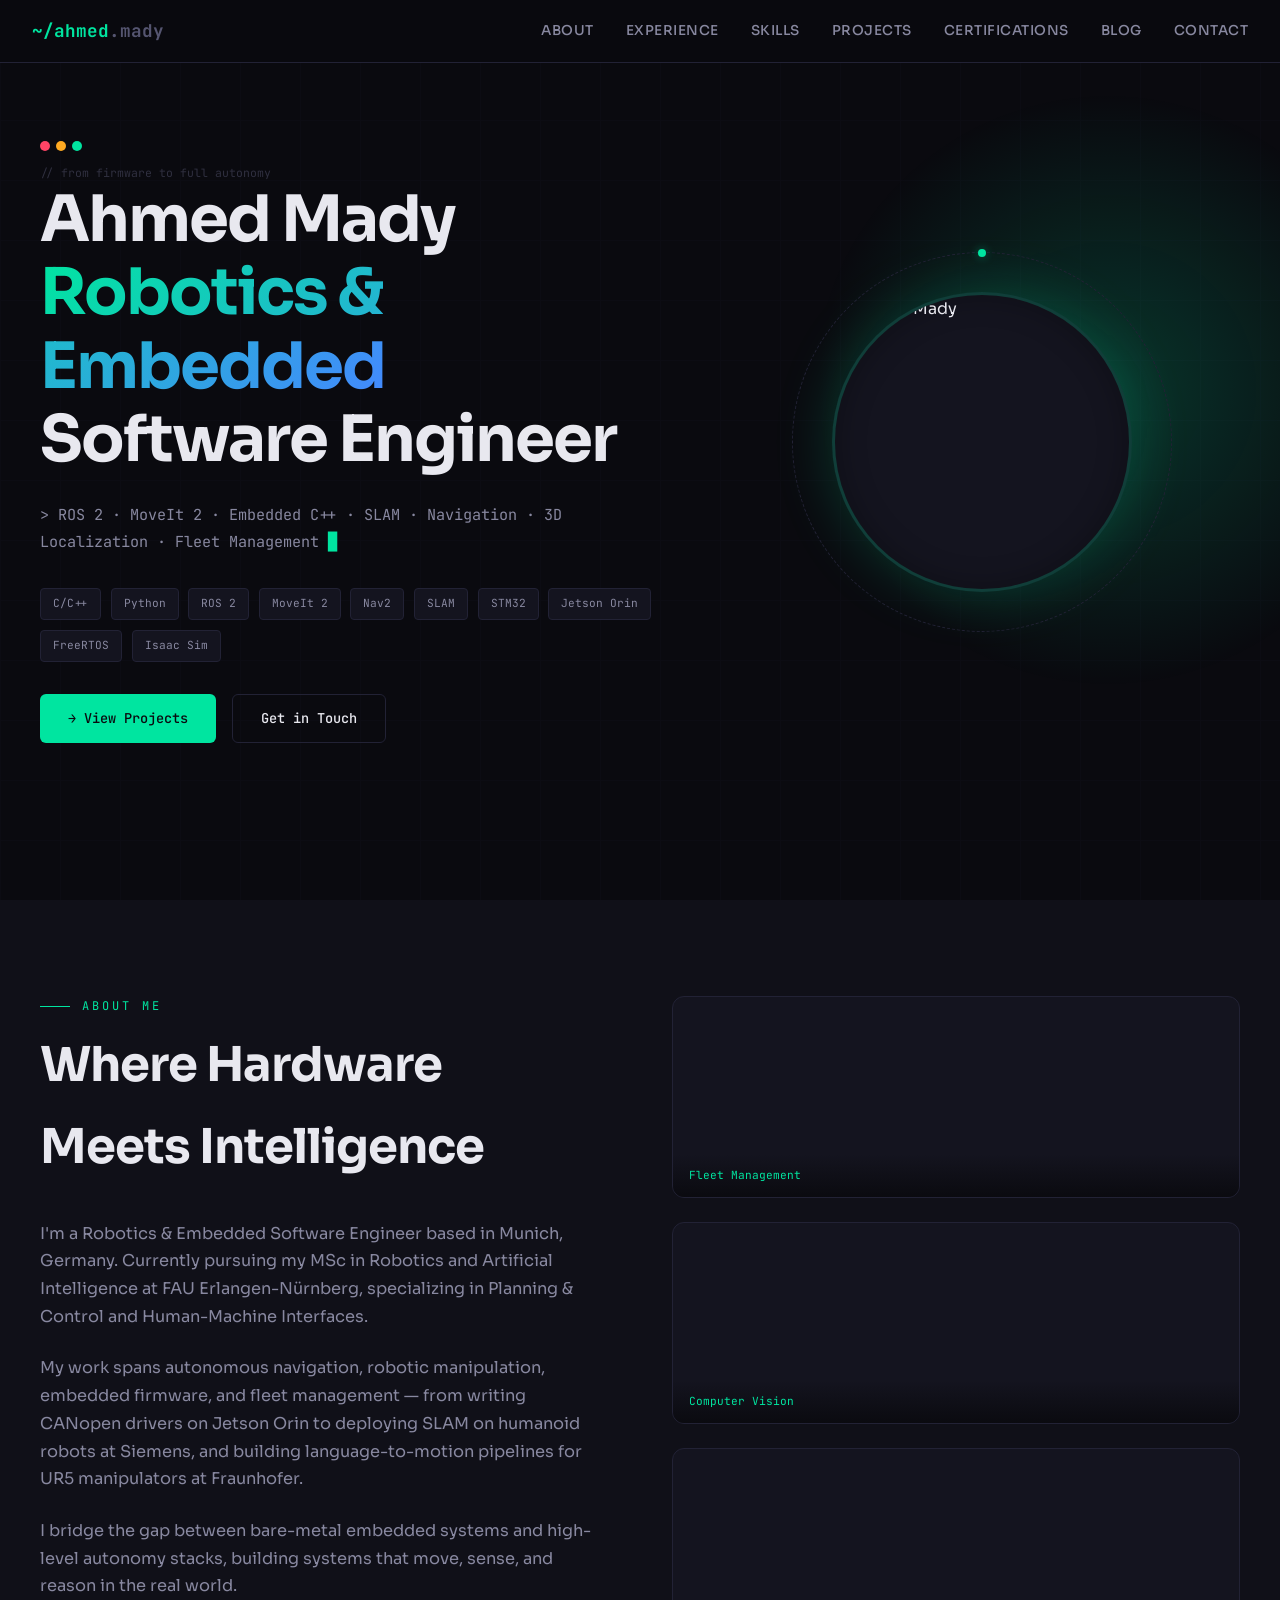
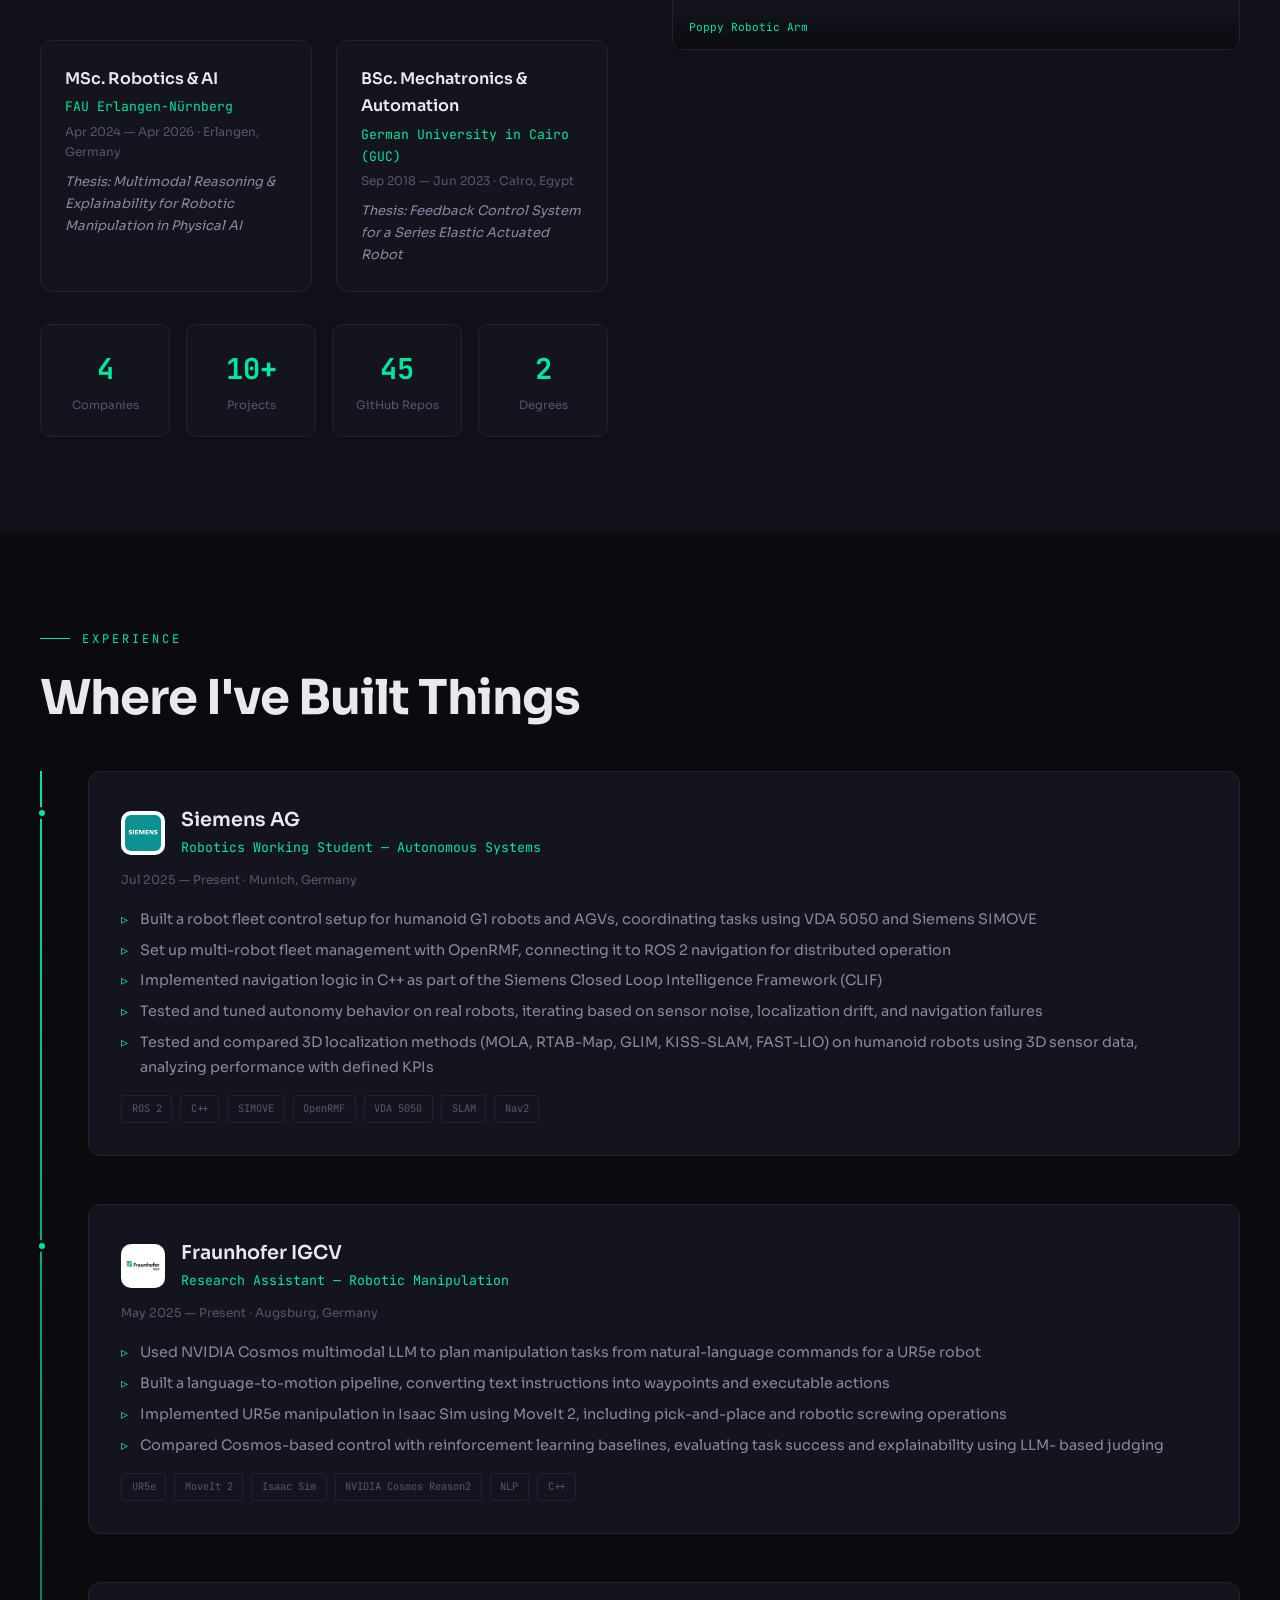
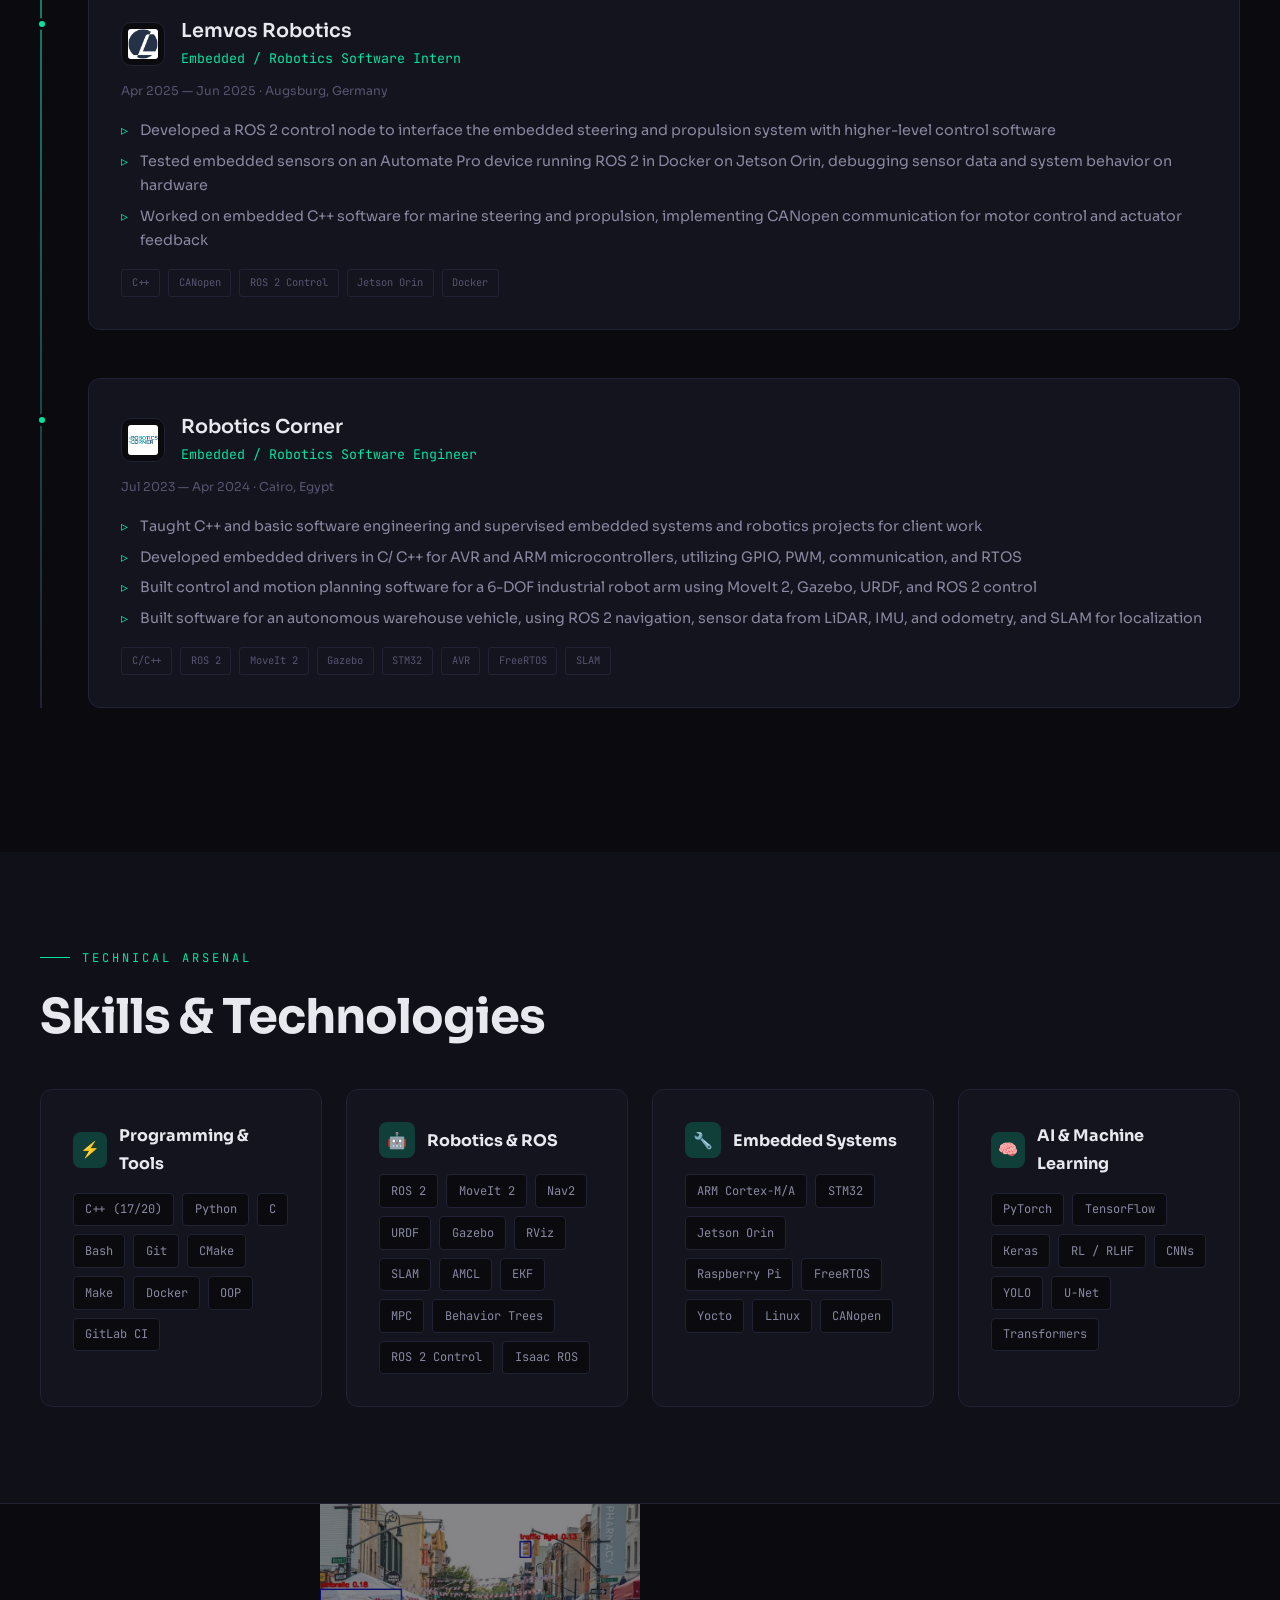
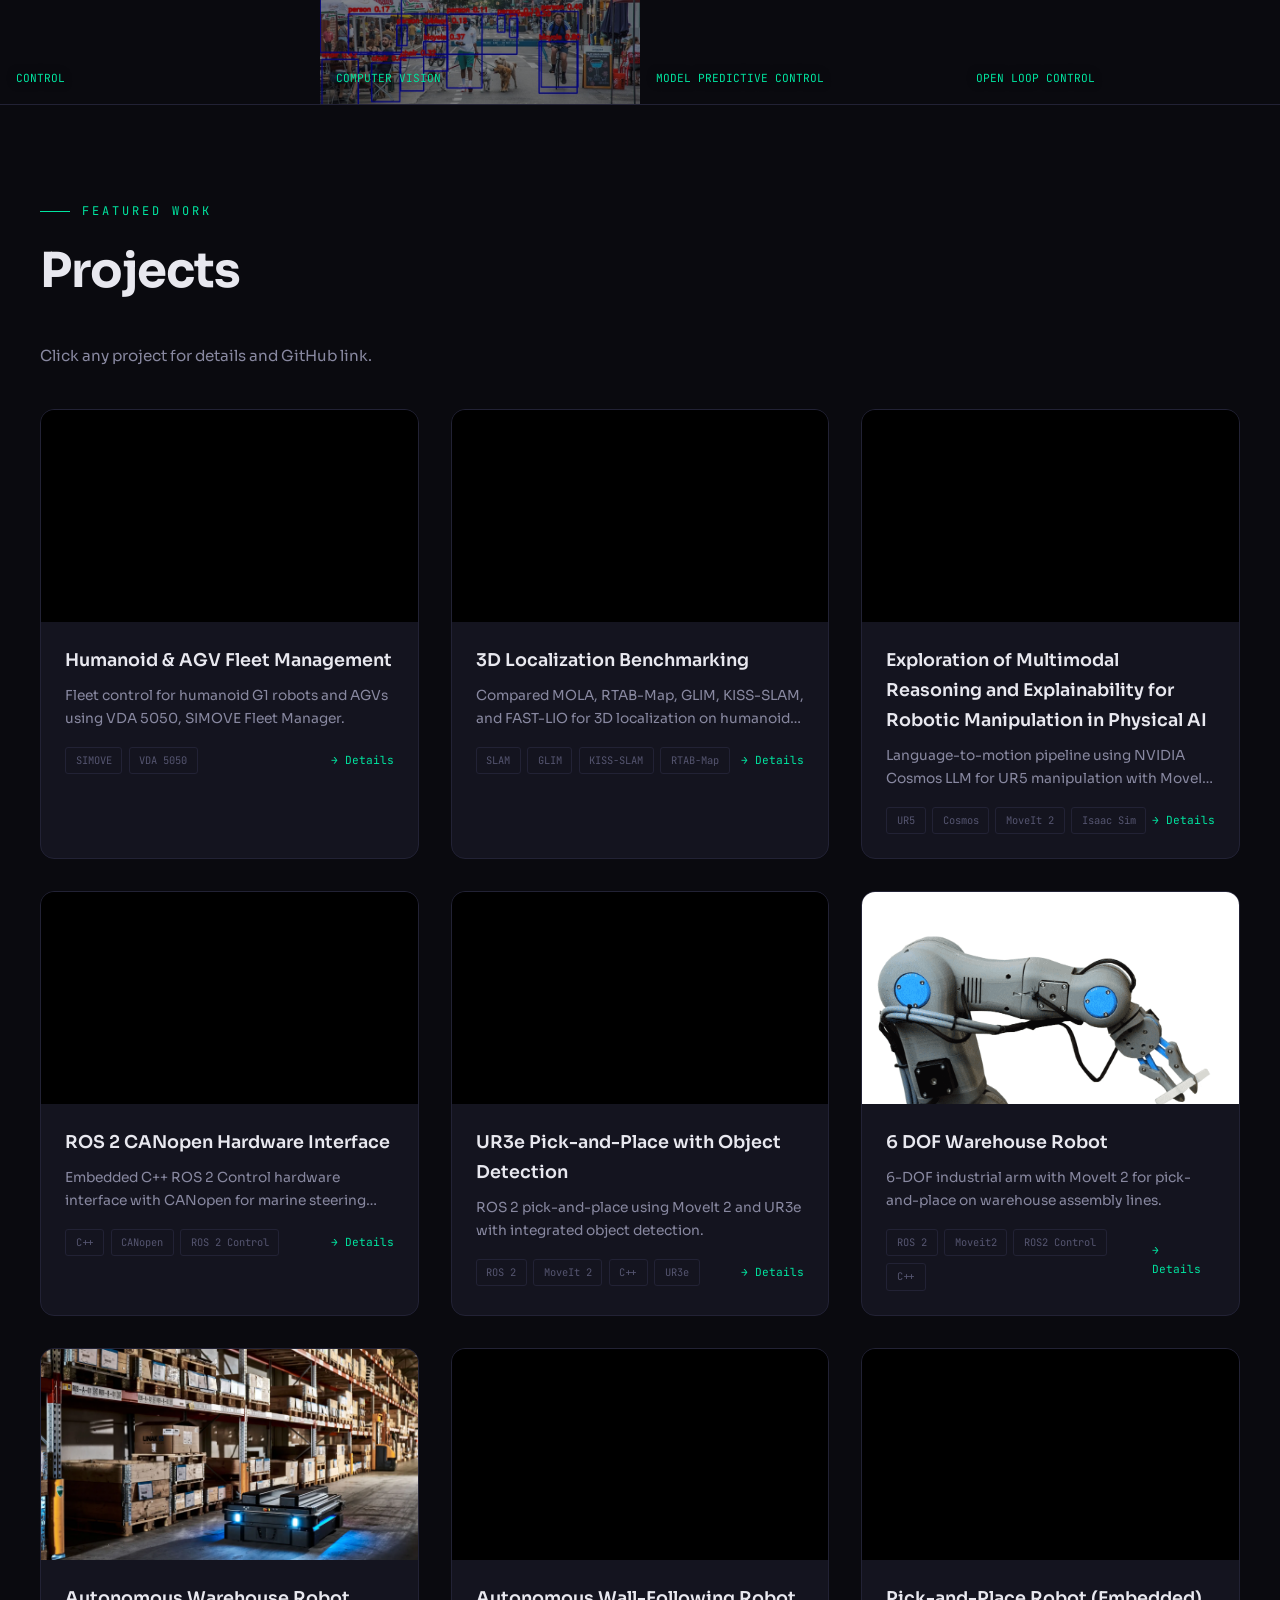
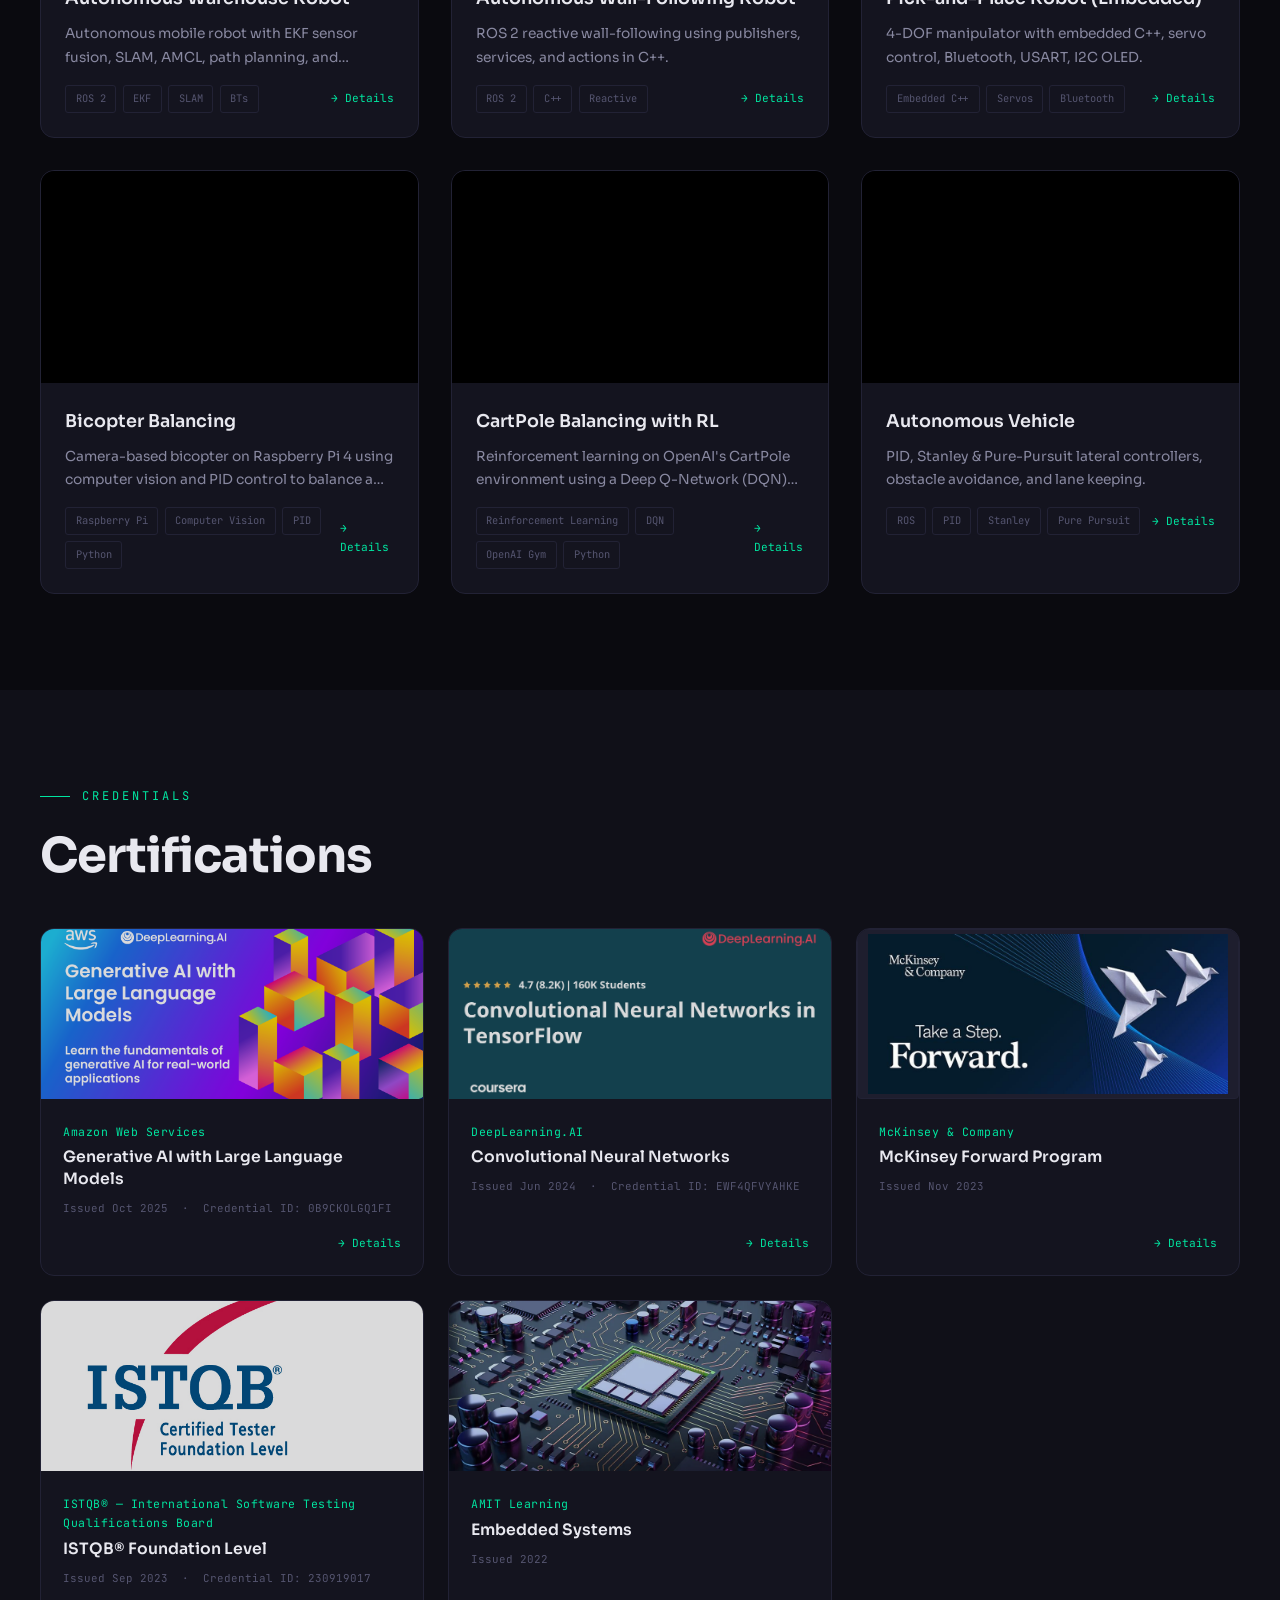
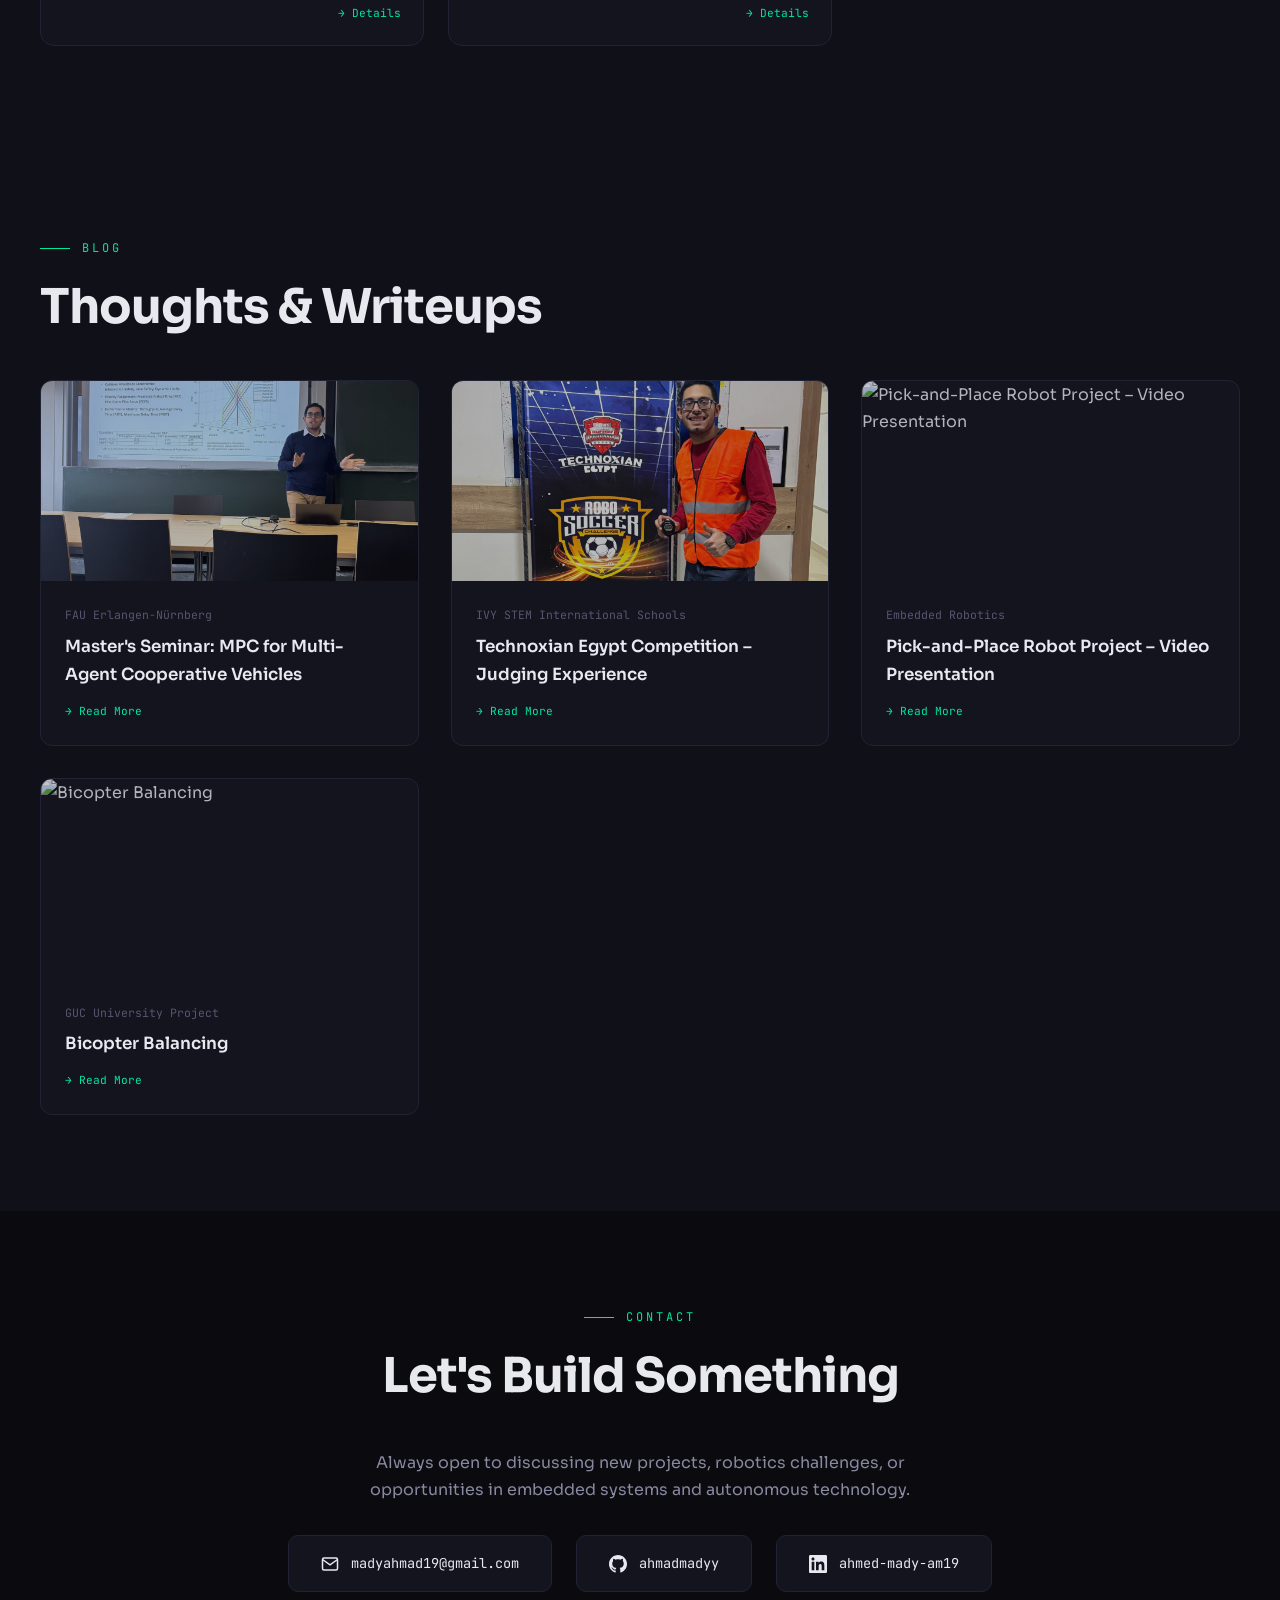
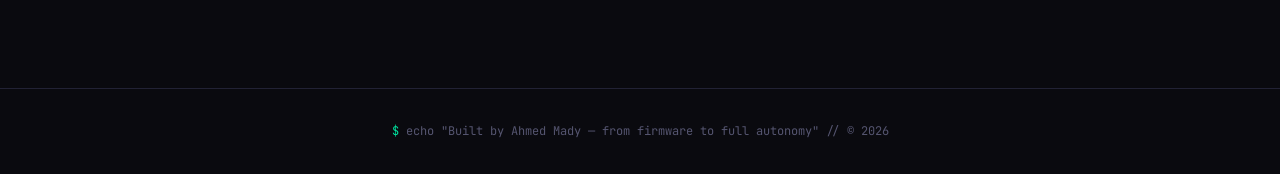
==== index.html @ 6465b293 "New files" ====
<!DOCTYPE html>
<html lang="en">
<head>
  <meta charset="UTF-8">
  <meta name="viewport" content="width=device-width, initial-scale=1.0">
  <title>Ahmed Mady — Robotics & Embedded Software Engineer</title>
  <link
    href="https://fonts.googleapis.com/css2?family=JetBrains+Mono:wght@300;400;500;700&family=Sora:wght@300;400;500;600;700&display=swap"
    rel="stylesheet">
  <link rel="stylesheet" href="css/styles.css">
  <link rel="stylesheet" href="css/mobile.css">
</head>
<body>
  <div class="grid-bg"></div>
  <div class="particles" id="particles"></div>
  <nav>
    <div class="nav-logo">~/ahmed<span>.mady</span></div>
    <div class="nav-links" id="navLinks">
      <a href="#about">About</a>
      <a href="#experience">Experience</a>
      <a href="#skills">Skills</a>
      <a href="#projects">Projects</a>
      <a href="#certifications">Certifications</a>
      <a href="#blog">Blog</a>
      <a href="#contact">Contact</a>
    </div>
    <button class="hamburger" onclick="document.getElementById('navLinks').classList.toggle('open')">
      <span></span>
      <span></span>
      <span></span>
    </button>
  </nav>

  <!-- ── Hero ── -->
  <section id="hero">
    <div class="hero-glow"></div>
    <div class="container">
      <div class="hero-content">
        <div class="hero-text">
          <div class="td">
            <span></span>
            <span></span>
            <span></span>
          </div>
          <div class="cc">// from firmware to full autonomy</div>
          <h1>
            Ahmed Mady<br>
            <span class="hl">Robotics & Embedded</span><br>
            Software Engineer
          </h1>
          <div class="tagline">
            &gt; ROS 2 &middot; MoveIt 2 &middot; Embedded C++ &middot; SLAM &middot; Navigation
            &middot; 3D Localization &middot; Fleet Management
            <span class="blink">&#x2588;</span>
          </div>
          <div class="badges">
            <span class="badge">C/C++</span>
            <span class="badge">Python</span>
            <span class="badge">ROS 2</span>
            <span class="badge">MoveIt 2</span>
            <span class="badge">Nav2</span>
            <span class="badge">SLAM</span>
            <span class="badge">STM32</span>
            <span class="badge">Jetson Orin</span>
            <span class="badge">FreeRTOS</span>
            <span class="badge">Isaac Sim</span>
          </div>
          <div class="hero-cta">
            <a href="#projects" class="btn btn-p">&rarr; View Projects</a>
            <a href="#contact" class="btn btn-o">Get in Touch</a>
          </div>
        </div>
        <div class="hero-visual">
          <div class="hero-orbit">
            <div class="orbit-dot"></div>
          </div>
          <div class="hero-avatar">
            <img src="https://avatars.githubusercontent.com/u/98853949?v=4" alt="Ahmed Mady">
          </div>
        </div>
      </div>
    </div>
  </section>

  <!-- ── About ── -->
  <section id="about">
    <div class="container">
      <div class="about-grid">
        <div class="about-text reveal">
          <div class="sl">About Me</div>
          <h2 class="st">Where Hardware<br>Meets Intelligence</h2>
          <p>
            I'm a Robotics & Embedded Software Engineer based in Munich, Germany.
            Currently pursuing my MSc in Robotics and Artificial Intelligence at
            FAU Erlangen-N&uuml;rnberg, specializing in Planning & Control and
            Human-Machine Interfaces.
          </p>
          <p>
            My work spans autonomous navigation, robotic manipulation, embedded
            firmware, and fleet management &mdash; from writing CANopen drivers
            on Jetson Orin to deploying SLAM on humanoid robots at Siemens, and
            building language-to-motion pipelines for UR5 manipulators at
            Fraunhofer.
          </p>
          <p>
            I bridge the gap between bare-metal embedded systems and high-level
            autonomy stacks, building systems that move, sense, and reason in the
            real world.
          </p>
          <div class="edu-grid">
            <div class="edu-card">
              <div class="deg">MSc. Robotics & AI</div>
              <div class="sch">FAU Erlangen-N&uuml;rnberg</div>
              <div class="per">Apr 2024 &mdash; Apr 2026 &middot; Erlangen, Germany</div>
              <div class="th">
                Thesis: Multimodal Reasoning & Explainability for Robotic
                Manipulation in Physical AI
              </div>
            </div>
            <div class="edu-card">
              <div class="deg">BSc. Mechatronics & Automation</div>
              <div class="sch">German University in Cairo (GUC)</div>
              <div class="per">Sep 2018 &mdash; Jun 2023 &middot; Cairo, Egypt</div>
              <div class="th">
                Thesis: Feedback Control System for a Series Elastic Actuated
                Robot
              </div>
            </div>
          </div>
          <div class="stats-grid">
            <div class="stat">
              <div class="num">4</div>
              <div class="lbl">Companies</div>
            </div>
            <div class="stat">
              <div class="num">10+</div>
              <div class="lbl">Projects</div>
            </div>
            <div class="stat">
              <div class="num">45</div>
              <div class="lbl">GitHub Repos</div>
            </div>
            <div class="stat">
              <div class="num">2</div>
              <div class="lbl">Degrees</div>
            </div>
          </div>
        </div>
        <div class="about-vis reveal">
          <div class="gif-card">
            <video src="videos/fleet.mp4" muted loop autoplay playsinline></video>
            <div class="gl">Fleet Management</div>
          </div>
          <div class="gif-card">
            <video src="videos/bicopter.mp4" muted loop autoplay playsinline></video>
            <div class="gl">Computer Vision</div>
          </div>
          <div class="gif-card">
            <video src="videos/poppy.mp4" muted loop autoplay playsinline></video>
            <div class="gl">Poppy Robotic Arm</div>
          </div>
        </div>
      </div>
    </div>
  </section>

  <!-- ── Experience ── -->
  <section id="experience">
    <div class="container">
      <div class="sl reveal">Experience</div>
      <h2 class="st reveal">Where I've Built Things</h2>
      <div class="timeline">

        <div class="ti reveal">
          <div class="ch">
            <img
              src="logos/ChatGPT Image Feb 13, 2026, 10_49_43 PM.png"
              alt="Siemens"
              class="cl-logo">
            <div>
              <div class="co">Siemens AG</div>
              <div class="role">Robotics Working Student &mdash; Autonomous Systems</div>
            </div>
          </div>
          <div class="per">Jul 2025 &mdash; Present &middot; Munich, Germany</div>
          <ul class="desc">
            <li>Built a robot fleet control setup for humanoid G1 robots and AGVs, coordinating tasks using VDA 5050 and Siemens SIMOVE</li>
            <li>Set up multi-robot fleet management with OpenRMF, connecting it to ROS 2 navigation for distributed operation</li>
            <li>Implemented navigation logic in C++ as part of the Siemens Closed Loop Intelligence Framework (CLIF)</li>
            <li>Tested and tuned autonomy behavior on real robots, iterating based on sensor noise, localization drift, and navigation failures</li>
            <li>Tested and compared 3D localization methods (MOLA, RTAB-Map, GLIM, KISS-SLAM, FAST-LIO) on humanoid robots using 3D
                sensor data, analyzing performance with defined KPIs</li>
          </ul>
          <div class="tt">
            <span class="tag">ROS 2</span>
            <span class="tag">C++</span>
            <span class="tag">SIMOVE</span>
            <span class="tag">OpenRMF</span>
            <span class="tag">VDA 5050</span>
            <span class="tag">SLAM</span>
            <span class="tag">Nav2</span>
          </div>
        </div>

        <div class="ti reveal">
          <div class="ch">
            <img
              src="logos/1631374383153.jpeg"
              alt="Fraunhofer"
              class="cl-logo">
            <div>
              <div class="co">Fraunhofer IGCV</div>
              <div class="role">Research Assistant &mdash; Robotic Manipulation</div>
            </div>
          </div>
          <div class="per">May 2025 &mdash; Present &middot; Augsburg, Germany</div>
          <ul class="desc">
            <li>Used NVIDIA Cosmos multimodal LLM to plan manipulation tasks from natural-language commands for a UR5e robot</li>
            <li>Built a language-to-motion pipeline, converting text instructions into waypoints and executable actions</li>
            <li>Implemented UR5e manipulation in Isaac Sim using MoveIt 2, including pick-and-place and robotic screwing operations</li>
            <li>Compared Cosmos-based control with reinforcement learning baselines, evaluating task success and explainability using LLM-
                based judging</li>
          </ul>
          <div class="tt">
            <span class="tag">UR5e</span>
            <span class="tag">MoveIt 2</span>
            <span class="tag">Isaac Sim</span>
            <span class="tag">NVIDIA Cosmos Reason2</span>
            <span class="tag">NLP</span>
            <span class="tag">C++</span>
          </div>
        </div>

        <div class="ti reveal">
          <div class="ch">
            <img src="logos/lemvos_logo.jpeg" alt="Lemvos Robotics" class="cl-logo dk">
            <div>
              <div class="co">Lemvos Robotics</div>
              <div class="role">Embedded / Robotics Software Intern</div>
            </div>
          </div>
          <div class="per">Apr 2025 &mdash; Jun 2025 &middot; Augsburg, Germany</div>
          <ul class="desc">
            <li>Developed a ROS 2 control node to interface the embedded steering and propulsion system with higher-level control software</li>
            <li>Tested embedded sensors on an Automate Pro device running ROS 2 in Docker on Jetson Orin, debugging sensor data and
                system behavior on hardware</li>
            <li>Worked on embedded C++ software for marine steering and propulsion, implementing CANopen communication for motor control
                    and actuator feedback</li>
          </ul>
          <div class="tt">
            <span class="tag">C++</span>
            <span class="tag">CANopen</span>
            <span class="tag">ROS 2 Control</span>
            <span class="tag">Jetson Orin</span>
            <span class="tag">Docker</span>
          </div>
        </div>

        <div class="ti reveal">
          <div class="ch">
            <img src="logos/robotics_corner_logo.jpeg" alt="Robotics Corner" class="cl-logo dk">
            <div>
              <div class="co">Robotics Corner</div>
              <div class="role">Embedded / Robotics Software Engineer</div>
            </div>
          </div>
          <div class="per">Jul 2023 &mdash; Apr 2024 &middot; Cairo, Egypt</div>
          <ul class="desc">
            <li>Taught C++ and basic software engineering and supervised embedded systems and robotics projects for client work</li>
            <li>Developed embedded drivers in C/ C++ for AVR and ARM microcontrollers, utilizing GPIO, PWM, communication, and RTOS</li>
            <li>Built control and motion planning software for a 6-DOF industrial robot arm using MoveIt 2, Gazebo, URDF, and ROS 2 control</li>
            <li>Built software for an autonomous warehouse vehicle, using ROS 2 navigation, sensor data from LiDAR, IMU, and odometry, and
                SLAM for localization</li>
          </ul>
          <div class="tt">
            <span class="tag">C/C++</span>
            <span class="tag">ROS 2</span>
            <span class="tag">MoveIt 2</span>
            <span class="tag">Gazebo</span>
            <span class="tag">STM32</span>
            <span class="tag">AVR</span>
            <span class="tag">FreeRTOS</span>
            <span class="tag">SLAM</span>
          </div>
        </div>

      </div>
    </div>
  </section>

  <!-- ── Skills ── -->
  <section id="skills">
    <div class="container">
      <div class="sl reveal">Technical Arsenal</div>
      <h2 class="st reveal">Skills & Technologies</h2>
      <div class="skills-grid">
        <div class="sk reveal">
          <h3><span class="ic">&#9889;</span> Programming & Tools</h3>
          <div class="skl">
            <span class="ski">C++ (17/20)</span>
            <span class="ski">Python</span>
            <span class="ski">C</span>
            <span class="ski">Bash</span>
            <span class="ski">Git</span>
            <span class="ski">CMake</span>
            <span class="ski">Make</span>
            <span class="ski">Docker</span>
            <span class="ski">OOP</span>
            <span class="ski">GitLab CI</span>
          </div>
        </div>
        <div class="sk reveal">
          <h3><span class="ic">&#129302;</span> Robotics & ROS</h3>
          <div class="skl">
            <span class="ski">ROS 2</span>
            <span class="ski">MoveIt 2</span>
            <span class="ski">Nav2</span>
            <span class="ski">URDF</span>
            <span class="ski">Gazebo</span>
            <span class="ski">RViz</span>
            <span class="ski">SLAM</span>
            <span class="ski">AMCL</span>
            <span class="ski">EKF</span>
            <span class="ski">MPC</span>
            <span class="ski">Behavior Trees</span>
            <span class="ski">ROS 2 Control</span>
            <span class="ski">Isaac ROS</span>
          </div>
        </div>
        <div class="sk reveal">
          <h3><span class="ic">&#128295;</span> Embedded Systems</h3>
          <div class="skl">
            <span class="ski">ARM Cortex-M/A</span>
            <span class="ski">STM32</span>
            <span class="ski">Jetson Orin</span>
            <span class="ski">Raspberry Pi</span>
            <span class="ski">FreeRTOS</span>
            <span class="ski">Yocto</span>
            <span class="ski">Linux</span>
            <span class="ski">CANopen</span>
          </div>
        </div>
        <div class="sk reveal">
          <h3><span class="ic">&#129504;</span> AI & Machine Learning</h3>
          <div class="skl">
            <span class="ski">PyTorch</span>
            <span class="ski">TensorFlow</span>
            <span class="ski">Keras</span>
            <span class="ski">RL / RLHF</span>
            <span class="ski">CNNs</span>
            <span class="ski">YOLO</span>
            <span class="ski">U-Net</span>
            <span class="ski">Transformers</span>
          </div>
        </div>
      </div>
    </div>
  </section>

  <!-- ── Banner ── -->
  <div class="gbanner">
    <div class="gbi">
      <video src="videos/Robotics%20ARM%20LAB.mp4" muted loop autoplay playsinline></video>
      <div class="gbl">CONTROL</div>
    </div>
    <div class="gbi">
      <img src="pictures/yolo.jpg" alt="Computer Vision">
      <div class="gbl">COMPUTER VISION</div>
    </div>
    <div class="gbi">
      <video src="videos/Ball%20on%20plate%202.mp4" muted loop autoplay playsinline></video>
      <div class="gbl">MODEL PREDICTIVE CONTROL</div>
    </div>
    <div class="gbi">
      <video src="videos/robot%20dog.mp4" muted loop autoplay playsinline></video>
      <div class="gbl">OPEN LOOP CONTROL</div>
    </div>
  </div>

  <!-- ── Projects ── -->
  <section id="projects">
    <div class="container">
      <div class="sl reveal">Featured Work</div>
      <h2 class="st reveal">Projects</h2>
      <p class="reveal" style="color:var(--t2);margin-bottom:2.5rem;font-size:.95rem;">
        Click any project for details and GitHub link.
      </p>
      <div class="pg" id="pGrid"></div>
    </div>
  </section>

  <!-- ── Certifications ── -->
  <section id="certifications">
    <div class="container">
      <div class="sl reveal">Credentials</div>
      <h2 class="st reveal">Certifications</h2>
      <div class="cert-grid" id="certGrid"></div>
    </div>
  </section>

  <!-- ── Blog ── -->
  <section id="blog">
    <div class="container">
      <div class="sl reveal">Blog</div>
      <h2 class="st reveal">Thoughts & Writeups</h2>
      <div class="bg" id="bGrid"></div>
    </div>
  </section>

  <!-- ── Contact ── -->
  <section id="contact">
    <div class="container reveal">
      <div class="sl" style="justify-content:center">Contact</div>
      <h2 class="st">Let's Build Something</h2>
      <p style="color:var(--t2);max-width:600px;margin:0 auto 2rem;">
        Always open to discussing new projects, robotics challenges, or
        opportunities in embedded systems and autonomous technology.
      </p>
      <div class="clinks">
        <a href="https://gmail.com" class="clink" target="_blank">
          <svg width="18" height="18" viewBox="0 0 24 24" fill="none" stroke="currentColor" stroke-width="2">
            <path d="M4 4h16c1.1 0 2 .9 2 2v12c0 1.1-.9 2-2 2H4c-1.1 0-2-.9-2-2V6c0-1.1.9-2 2-2z"/>
            <polyline points="22,6 12,13 2,6"/>
          </svg>
          madyahmad19@gmail.com
        </a>
        <a href="https://github.com/ahmadmadyy" class="clink" target="_blank">
          <svg width="18" height="18" viewBox="0 0 24 24" fill="currentColor">
            <path d="M12 0c-6.626 0-12 5.373-12 12 0 5.302 3.438 9.8 8.207 11.387.599.111.793-.261.793-.577v-2.234c-3.338.726-4.033-1.416-4.033-1.416-.546-1.387-1.333-1.756-1.333-1.756-1.089-.745.083-.729.083-.729 1.205.084 1.839 1.237 1.839 1.237 1.07 1.834 2.807 1.304 3.492.997.107-.775.418-1.305.762-1.604-2.665-.305-5.467-1.334-5.467-5.931 0-1.311.469-2.381 1.236-3.221-.124-.303-.535-1.524.117-3.176 0 0 1.008-.322 3.301 1.23.957-.266 1.983-.399 3.003-.404 1.02.005 2.047.138 3.006.404 2.291-1.552 3.297-1.23 3.297-1.23.653 1.653.242 2.874.118 3.176.77.84 1.235 1.911 1.235 3.221 0 4.609-2.807 5.624-5.479 5.921.43.372.823 1.102.823 2.222v3.293c0 .319.192.694.801.576 4.765-1.589 8.199-6.086 8.199-11.386 0-6.627-5.373-12-12-12z"/>
          </svg>
          ahmadmadyy
        </a>
        <a href="https://www.linkedin.com/public-profile/settings/?trk=d_flagship3_profile_self_view_public_profile&lipi=urn%3Ali%3Apage%3Ad_flagship3_profile_view_base%3BYaOGrk%2BBRHS1sLSO%2FxlAGQ%3D%3D" class="clink" target="_blank">
          <svg width="18" height="18" viewBox="0 0 24 24" fill="currentColor">
            <path d="M20.447 20.452h-3.554v-5.569c0-1.328-.027-3.037-1.852-3.037-1.853 0-2.136 1.445-2.136 2.939v5.667H9.351V9h3.414v1.561h.046c.477-.9 1.637-1.85 3.37-1.85 3.601 0 4.267 2.37 4.267 5.455v6.286zM5.337 7.433c-1.144 0-2.063-.926-2.063-2.065 0-1.138.92-2.063 2.063-2.063 1.14 0 2.064.925 2.064 2.063 0 1.139-.925 2.065-2.064 2.065zm1.782 13.019H3.555V9h3.564v11.452zM22.225 0H1.771C.792 0 0 .774 0 1.729v20.542C0 23.227.792 24 1.771 24h20.451C23.2 24 24 23.227 24 22.271V1.729C24 .774 23.2 0 22.222 0h.003z"/>
          </svg>
          ahmed-mady-am19
        </a>
      </div>
    </div>
  </section>

  <footer>
    <div class="container">
      <span style="color:var(--accent)">$</span>
      echo "Built by Ahmed Mady &mdash; from firmware to full autonomy"
      <span style="color:var(--t3)">// &copy; 2026</span>
    </div>
  </footer>

  <!-- ── Modals ── -->
  <div class="pdo" id="pOverlay">
    <div class="pdd" id="pDetail">
      <button class="dclose" onclick="closeP()">&#10005;</button>
      <div class="dvid" id="dVid"></div>
      <div class="dbody" id="dBody"></div>
    </div>
  </div>

  <div class="pdo" id="cOverlay">
    <div class="pdd" id="cDetail">
      <button class="dclose" onclick="closeC()">&#10005;</button>
      <div class="dvid" id="cVid"></div>
      <div class="dbody" id="cBody"></div>
    </div>
  </div>

  <div class="pdo" id="bOverlay">
    <div class="pdd" id="bDetail">
      <button class="dclose" onclick="closeB()">&#10005;</button>
      <div class="dvid" id="bVid"></div>
      <div class="dbody" id="bBody"></div>
    </div>
  </div>

  <!-- ── Lightbox ── -->
  <div id="imgLb" onclick="closeLb()" style="display:none;position:fixed;inset:0;z-index:9999;background:rgba(0,0,0,.92);backdrop-filter:blur(8px);cursor:zoom-out;align-items:center;justify-content:center">
    <img id="imgLbImg" src="" style="max-width:92vw;max-height:92vh;object-fit:contain;border-radius:8px;box-shadow:0 20px 60px rgba(0,0,0,.8)">
    <button onclick="closeLb()" style="position:absolute;top:1rem;right:1rem;width:40px;height:40px;border:1px solid rgba(255,255,255,.2);border-radius:8px;background:rgba(255,255,255,.1);color:#fff;font-size:1.2rem;cursor:pointer">&#10005;</button>
  </div>

  <!-- ── Scripts ── -->
  <script src="js/data.js"></script>
  <script src="js/app.js"></script>
</body>
</html>
---- css/styles.css ----
*, *::before, *::after { margin: 0; padding: 0; box-sizing: border-box }
:root {
  --bg: #0a0a0f;
  --bg2: #101018;
  --card: #14141f;
  --accent: #00e5a0;
  --ad: #00e5a033;
  --ag: #00e5a066;
  --t1: #e8e8ef;
  --t2: #8888a0;
  --t3: #555570;
  --bdr: #222235;
  --mono: 'JetBrains Mono', monospace;
  --sans: 'Sora', sans-serif;
  --red: #ff4466;
  --warn: #ffaa22;
  --blue: #4488ff;
}
html { scroll-behavior: auto }
* {
  scrollbar-width: thin;
  scrollbar-color: var(--accent) var(--bg);
}
body {
  background: var(--bg);
  color: var(--t1);
  font-family: var(--sans);
  line-height: 1.7;
  overflow-x: hidden;
}
::-webkit-scrollbar { width: 8px }
::-webkit-scrollbar-track { background: var(--bg) }
::-webkit-scrollbar-thumb {
  background: linear-gradient(180deg, var(--accent), #00b87a);
  border-radius: 4px;
  border: 1px solid var(--bg);
}
::-webkit-scrollbar-thumb:hover { background: var(--accent) }
.grid-bg {
  position: fixed;
  inset: 0;
  background-image:
    linear-gradient(var(--bdr) 1px, transparent 1px),
    linear-gradient(90deg, var(--bdr) 1px, transparent 1px);
  background-size: 60px 60px;
  opacity: .12;
  pointer-events: none;
  z-index: 0;
}
.particles {
  position: fixed;
  inset: 0;
  pointer-events: none;
  z-index: 0;
  overflow: hidden;
}
.particle {
  position: absolute;
  width: 3px;
  height: 3px;
  background: var(--accent);
  border-radius: 50%;
  opacity: 0;
  animation: fp 8s infinite;
}
@keyframes fp {
  0% { opacity: 0; transform: translateY(100vh) scale(0) }
  10% { opacity: .6 }
  90% { opacity: .6 }
  100% { opacity: 0; transform: translateY(-10vh) scale(1) }
}
nav {
  position: fixed;
  top: 0;
  left: 0;
  right: 0;
  z-index: 1000;
  padding: 1rem 2rem;
  display: flex;
  justify-content: space-between;
  align-items: center;
  background: rgba(10, 10, 15, .85);
  backdrop-filter: blur(20px);
  border-bottom: 1px solid var(--bdr);
}
.nav-logo {
  font-family: var(--mono);
  font-size: 1.1rem;
  font-weight: 700;
  color: var(--accent);
}
.nav-logo span { color: var(--t3) }
.nav-links { display: flex; gap: 2rem }
.nav-links a {
  color: var(--t2);
  text-decoration: none;
  font-size: .85rem;
  font-weight: 500;
  letter-spacing: .5px;
  text-transform: uppercase;
  transition: .3s;
  position: relative;
}
.nav-links a::after {
  content: '';
  position: absolute;
  bottom: -4px;
  left: 0;
  width: 0;
  height: 2px;
  background: var(--accent);
  transition: width .3s;
}
.nav-links a:hover { color: var(--accent) }
.nav-links a:hover::after { width: 100% }
.hamburger {
  display: none;
  flex-direction: column;
  gap: 5px;
  cursor: pointer;
  background: none;
  border: none;
  padding: 4px;
}
.hamburger span { width: 24px; height: 2px; background: var(--t1) }
section { position: relative; z-index: 1; padding: 6rem 2rem }
.container { max-width: 1200px; margin: 0 auto }
.sl {
  font-family: var(--mono);
  font-size: .75rem;
  color: var(--accent);
  text-transform: uppercase;
  letter-spacing: 3px;
  margin-bottom: .5rem;
  display: flex;
  align-items: center;
  gap: .75rem;
}
.sl::before {
  content: '';
  width: 30px;
  height: 1px;
  background: var(--accent);
}
.st {
  font-size: clamp(2rem, 4vw, 3rem);
  font-weight: 700;
  letter-spacing: -1px;
  margin-bottom: 2rem;
}
#hero {
  min-height: 100vh;
  display: flex;
  align-items: center;
  padding-top: 5rem;
  position: relative;
  overflow: hidden;
}
.hero-glow {
  position: absolute;
  width: 600px;
  height: 600px;
  border-radius: 50%;
  background: radial-gradient(circle, var(--ad), transparent 70%);
  top: 10%;
  right: -10%;
  pointer-events: none;
  animation: pg 6s ease-in-out infinite;
}
@keyframes pg {
  0%, 100% { opacity: .3; transform: scale(1) }
  50% { opacity: .5; transform: scale(1.1) }
}
.hero-content {
  display: grid;
  grid-template-columns: 1.2fr 1fr;
  gap: 4rem;
  align-items: center;
}
.hero-text h1 {
  font-size: clamp(2.5rem, 5vw, 4.2rem);
  font-weight: 700;
  line-height: 1.15;
  letter-spacing: -2px;
  margin-bottom: 1.5rem;
}
.hl {
  background: linear-gradient(135deg, var(--accent), var(--blue));
  -webkit-background-clip: text;
  -webkit-text-fill-color: transparent;
  background-clip: text;
}
.tagline {
  font-family: var(--mono);
  font-size: .95rem;
  color: var(--t2);
  margin-bottom: 2rem;
  line-height: 1.8;
}
.blink { animation: bk 1s step-end infinite; color: var(--accent) }
@keyframes bk { 50% { opacity: 0 } }
.badges { display: flex; flex-wrap: wrap; gap: .6rem; margin-bottom: 2rem }
.badge {
  font-family: var(--mono);
  font-size: .7rem;
  padding: .35rem .75rem;
  border: 1px solid var(--bdr);
  border-radius: 4px;
  color: var(--t2);
  background: var(--card);
  transition: .3s;
}
.badge:hover {
  border-color: var(--accent);
  color: var(--accent);
  box-shadow: 0 0 15px var(--ad);
}
.hero-cta { display: flex; gap: 1rem; margin-top: 2rem }
.btn {
  padding: .75rem 1.75rem;
  border-radius: 6px;
  font-family: var(--mono);
  font-size: .85rem;
  font-weight: 500;
  text-decoration: none;
  cursor: pointer;
  transition: all .3s;
  display: inline-flex;
  align-items: center;
  gap: .5rem;
  border: none;
}
.btn-p { background: var(--accent); color: var(--bg) }
.btn-p:hover {
  box-shadow: 0 0 30px var(--ad);
  transform: translateY(-2px);
}
.btn-o {
  background: transparent;
  color: var(--t1);
  border: 1px solid var(--bdr);
}
.btn-o:hover {
  border-color: var(--accent);
  color: var(--accent);
}
.hero-visual {
  position: relative;
  display: flex;
  justify-content: center;
  align-items: center;
}
.hero-avatar {
  width: 300px;
  height: 300px;
  border-radius: 50%;
  border: 3px solid var(--ad);
  overflow: hidden;
  background: var(--card);
  box-shadow: 0 0 60px var(--ad), inset 0 0 30px rgba(0, 0, 0, .3);
}
.hero-avatar img { width: 100%; height: 100%; object-fit: cover }
.hero-orbit {
  position: absolute;
  width: 380px;
  height: 380px;
  border-radius: 50%;
  border: 1px dashed var(--bdr);
  top: 50%;
  left: 50%;
  transform: translate(-50%, -50%);
  animation: os 20s linear infinite;
}
.orbit-dot {
  position: absolute;
  width: 8px;
  height: 8px;
  background: var(--accent);
  border-radius: 50%;
  top: -4px;
  left: 50%;
  transform: translateX(-50%);
  box-shadow: 0 0 10px var(--ag);
}
@keyframes os {
  from { transform: translate(-50%, -50%) rotate(0) }
  to { transform: translate(-50%, -50%) rotate(360deg) }
}
.hero-orbit.orbit-spin-fast {
  animation: os 0.45s linear infinite;
}
.cc {
  font-family: var(--mono);
  font-size: .72rem;
  color: var(--t3);
  opacity: .5;
}
.td { display: flex; gap: 6px; margin-bottom: .75rem }
.td span { width: 10px; height: 10px; border-radius: 50% }
.td span:nth-child(1) { background: var(--red) }
.td span:nth-child(2) { background: var(--warn) }
.td span:nth-child(3) { background: var(--accent) }
#about { background: var(--bg2) }
.about-grid {
  display: grid;
  grid-template-columns: 1fr 1fr;
  gap: 4rem;
  align-items: start;
}
.about-text p {
  color: var(--t2);
  margin-bottom: 1.5rem;
  font-size: 1.02rem;
}
.edu-grid {
  display: grid;
  grid-template-columns: 1fr 1fr;
  gap: 1.5rem;
  margin-top: 2.5rem;
}
.edu-card {
  background: var(--card);
  border: 1px solid var(--bdr);
  border-radius: 12px;
  padding: 1.5rem;
  transition: .3s;
}
.edu-card:hover {
  border-color: var(--ad);
  transform: translateY(-3px);
}
.edu-card .deg { font-size: 1rem; font-weight: 600; margin-bottom: .25rem }
.edu-card .sch {
  font-family: var(--mono);
  font-size: .82rem;
  color: var(--accent);
  margin-bottom: .2rem;
}
.edu-card .per { font-size: .75rem; color: var(--t3); margin-bottom: .5rem }
.edu-card .th {
  font-size: .82rem;
  color: var(--t2);
  font-style: italic;
}
.stats-grid {
  display: grid;
  grid-template-columns: repeat(4, 1fr);
  gap: 1rem;
  margin-top: 2rem;
}
.stat {
  background: var(--card);
  border: 1px solid var(--bdr);
  border-radius: 10px;
  padding: 1.25rem;
  transition: .3s;
  text-align: center;
}
.stat:hover {
  border-color: var(--accent);
  transform: translateY(-3px);
}
.stat .num {
  font-family: var(--mono);
  font-size: 1.8rem;
  font-weight: 700;
  color: var(--accent);
}
.stat .lbl { font-size: .72rem; color: var(--t3); margin-top: .15rem }
.about-vis { display: flex; flex-direction: column; gap: 1.5rem }
.gif-card {
  border-radius: 12px;
  overflow: hidden;
  border: 1px solid var(--bdr);
  background: var(--card);
  position: relative;
}
.gif-card img, .gif-card video {
  width: 100%;
  height: 200px;
  object-fit: cover;
  display: block;
  opacity: .8;
}
.gif-card .gl {
  position: absolute;
  bottom: 0;
  left: 0;
  right: 0;
  padding: .75rem 1rem;
  background: linear-gradient(transparent, rgba(10, 10, 15, .95));
  font-family: var(--mono);
  font-size: .7rem;
  color: var(--accent);
}
.timeline { position: relative; padding-left: 3rem }
.timeline::before {
  content: '';
  position: absolute;
  left: 0;
  top: 0;
  bottom: 0;
  width: 2px;
  background: linear-gradient(var(--accent), var(--bdr));
}
.ti {
  position: relative;
  margin-bottom: 3rem;
  padding: 2rem;
  background: var(--card);
  border: 1px solid var(--bdr);
  border-radius: 12px;
  transition: .3s;
}
.ti:hover {
  border-color: var(--ad);
  box-shadow: 0 4px 30px rgba(0, 229, 160, .05);
}
.ti::before {
  content: '';
  position: absolute;
  left: -3rem;
  top: 2.2rem;
  width: 12px;
  height: 12px;
  border-radius: 50%;
  background: var(--accent);
  border: 3px solid var(--bg);
  transform: translateX(-5px);
}
.ch { display: flex; align-items: center; gap: 1rem; margin-bottom: .5rem }
.cl-logo {
  width: 44px;
  height: 44px;
  border-radius: 10px;
  object-fit: contain;
  background: #fff;
  padding: 4px;
  flex-shrink: 0;
}
.cl-logo.dk {
  background: var(--bg);
  border: 1px solid var(--bdr);
  padding: 6px;
}
.ti .co { font-size: 1.2rem; font-weight: 600 }
.ti .role {
  font-family: var(--mono);
  font-size: .83rem;
  color: var(--accent);
  margin-bottom: .2rem;
}
.ti .per { font-size: .76rem; color: var(--t3); margin-bottom: 1rem }
.ti .desc { color: var(--t2); font-size: .9rem }
.ti .desc li {
  margin-bottom: .4rem;
  list-style: none;
  padding-left: 1.2rem;
  position: relative;
}
.ti .desc li::before {
  content: '\25B9';
  position: absolute;
  left: 0;
  color: var(--accent);
}
.tt { display: flex; flex-wrap: wrap; gap: .5rem; margin-top: 1rem }
.tag {
  font-family: var(--mono);
  font-size: .65rem;
  padding: .25rem .6rem;
  border: 1px solid var(--bdr);
  border-radius: 3px;
  color: var(--t3);
}
#skills { background: var(--bg2) }
.skills-grid {
  display: grid;
  grid-template-columns: repeat(auto-fit, minmax(270px, 1fr));
  gap: 1.5rem;
}
.sk {
  background: var(--card);
  border: 1px solid var(--bdr);
  border-radius: 12px;
  padding: 2rem;
  transition: .3s;
}
.sk:hover {
  border-color: var(--ad);
  transform: translateY(-3px);
}
.sk h3 {
  font-size: 1rem;
  margin-bottom: 1rem;
  display: flex;
  align-items: center;
  gap: .75rem;
}
.sk h3 .ic {
  width: 36px;
  height: 36px;
  background: var(--ad);
  border-radius: 8px;
  display: flex;
  align-items: center;
  justify-content: center;
  font-size: 1rem;
}
.skl { display: flex; flex-wrap: wrap; gap: .5rem }
.ski {
  font-family: var(--mono);
  font-size: .75rem;
  padding: .35rem .7rem;
  background: var(--bg);
  border: 1px solid var(--bdr);
  border-radius: 4px;
  color: var(--t2);
  transition: .3s;
}
.ski:hover {
  border-color: var(--accent);
  color: var(--accent);
}
.gbanner {
  display: grid;
  grid-template-columns: repeat(4, 1fr);
  gap: 0;
  border-top: 1px solid var(--bdr);
  border-bottom: 1px solid var(--bdr);
  position: relative;
  z-index: 1;
}
.gbi { height: 200px; overflow: hidden; position: relative }
.gbi img, .gbi video {
  width: 100%;
  height: 100%;
  object-fit: cover;
  opacity: .5;
  transition: .5s;
}
.gbi:hover img, .gbi:hover video {
  opacity: .8;
  transform: scale(1.05);
}
.gbi .gbl {
  position: absolute;
  bottom: 1rem;
  left: 1rem;
  font-family: var(--mono);
  font-size: .7rem;
  color: var(--accent);
  text-shadow: 0 0 10px rgba(0, 0, 0, .8);
}
.pg {
  display: grid;
  grid-template-columns: repeat(auto-fit, minmax(350px, 1fr));
  gap: 2rem;
}
.pc {
  background: var(--card);
  border: 1px solid var(--bdr);
  border-radius: 14px;
  overflow: hidden;
  transition: all .4s;
  cursor: pointer;
}
.pc:hover {
  border-color: var(--ad);
  transform: translateY(-5px);
  box-shadow: 0 20px 60px rgba(0, 0, 0, .4), 0 0 40px var(--ad);
}
.pv {
  position: relative;
  width: 100%;
  aspect-ratio: 16/9;
  overflow: hidden;
  background: #000;
}
.pv img { width: 100%; height: 100%; object-fit: cover }
.pv video { width: 100%; height: 100%; object-fit: cover }
.pv .pli {
  position: absolute;
  inset: 0;
  display: flex;
  align-items: center;
  justify-content: center;
  background: rgba(0, 0, 0, .4);
  opacity: 0;
  transition: .3s;
}
.pc:hover .pli { opacity: 1 }
.pli svg {
  width: 48px;
  height: 48px;
  fill: var(--accent);
  filter: drop-shadow(0 0 10px var(--ag));
}
.pi { padding: 1.5rem }
.pi h3 {
  font-size: 1.1rem;
  font-weight: 600;
  margin-bottom: .5rem;
  transition: color .3s;
}
.pc:hover .pi h3 { color: var(--accent) }
.pi .pd {
  font-size: .86rem;
  color: var(--t2);
  margin-bottom: 1rem;
  display: -webkit-box;
  -webkit-line-clamp: 2;
  -webkit-box-orient: vertical;
  overflow: hidden;
}
.pm {
  display: flex;
  justify-content: space-between;
  align-items: center;
}
.pm .tags { display: flex; gap: .4rem; flex-wrap: wrap }
.pdo {
  position: fixed;
  inset: 0;
  z-index: 2000;
  background: rgba(0, 0, 0, .85);
  backdrop-filter: blur(20px);
  display: none;
  justify-content: center;
  align-items: flex-start;
  overflow-y: auto;
  padding: 2rem;
}
.pdo.active { display: flex }
.pdd {
  max-width: 900px;
  width: 100%;
  background: var(--card);
  border: 1px solid var(--bdr);
  border-radius: 16px;
  margin: 4rem auto;
  overflow: hidden;
  animation: su .4s ease;
}
@keyframes su {
  from { opacity: 0; transform: translateY(40px) }
  to { opacity: 1; transform: translateY(0) }
}
.dclose {
  position: absolute;
  top: 1rem;
  right: 1rem;
  width: 40px;
  height: 40px;
  border: 1px solid var(--bdr);
  border-radius: 8px;
  background: var(--bg);
  color: var(--t1);
  font-size: 1.2rem;
  cursor: pointer;
  display: flex;
  align-items: center;
  justify-content: center;
  transition: .3s;
  z-index: 10;
}
.dclose:hover {
  border-color: var(--accent);
  color: var(--accent);
}
.dvid {
  width: 100%;
  aspect-ratio: 16/9;
  background: #000;
}
.dvid img, .dvid video { width: 100%; height: 100%; object-fit: cover }
.dbody { padding: 2.5rem; position: relative }
.dbody h2 {
  font-size: 1.8rem;
  font-weight: 700;
  margin-bottom: .5rem;
  letter-spacing: -.5px;
}
.dbody .dr {
  font-family: var(--mono);
  color: var(--accent);
  font-size: .85rem;
  margin-bottom: 1.5rem;
}
.dbody .ddes {
  color: var(--t2);
  font-size: 1rem;
  line-height: 1.8;
  margin-bottom: 2rem;
}
.dbody .ddes p { margin-bottom: 1rem }
.dbody .ddes p:last-child { margin-bottom: 0 }
.dbody .ddes ul { margin: .5rem 0 1rem 1.5rem }
.dbody .ddes li { margin-bottom: .3rem }
.dbody .dft { margin-bottom: 2rem }
.dbody .dft h4 {
  font-size: .9rem;
  margin-bottom: .75rem;
  color: var(--t1);
}
.fi {
  display: flex;
  align-items: flex-start;
  gap: .75rem;
  margin-bottom: .75rem;
  color: var(--t2);
  font-size: .9rem;
}
.fi::before {
  content: '\25B9';
  color: var(--accent);
  font-weight: bold;
  flex-shrink: 0;
}
.ghl {
  display: inline-flex;
  align-items: center;
  gap: .6rem;
  padding: .75rem 1.5rem;
  border: 1px solid var(--bdr);
  border-radius: 8px;
  color: var(--t1);
  text-decoration: none;
  font-family: var(--mono);
  font-size: .85rem;
  transition: .3s;
  background: var(--bg);
}
.ghl:hover {
  border-color: var(--accent);
  color: var(--accent);
  box-shadow: 0 0 20px var(--ad);
}
.ghl svg { width: 20px; height: 20px; fill: currentColor }
#blog { background: var(--bg2) }
.bg {
  display: grid;
  grid-template-columns: repeat(auto-fit, minmax(340px, 1fr));
  gap: 2rem;
}
.bc {
  background: var(--card);
  border: 1px solid var(--bdr);
  border-radius: 12px;
  overflow: hidden;
  transition: .3s;
  cursor: pointer;
}
.bc:hover {
  border-color: var(--ad);
  transform: translateY(-4px);
  box-shadow: 0 12px 40px rgba(0, 0, 0, .3);
}
.bt { width: 100%; height: 200px; overflow: hidden }
.bt img, .bt video, .bt iframe {
  width: 100%;
  height: 100%;
  object-fit: cover;
  opacity: .75;
  transition: .4s;
  display: block;
  border: none;
}
.bc:hover .bt img, .bc:hover .bt video {
  opacity: 1;
  transform: scale(1.05);
}
.blog-gallery {
  display: grid;
  grid-template-columns: repeat(3, 1fr);
  gap: .6rem;
  margin-top: 1.5rem;
}
.blog-gallery img {
  width: 100%;
  aspect-ratio: 1;
  object-fit: cover;
  border-radius: 8px;
  opacity: .85;
  transition: .3s;
}
.blog-gallery img:hover { opacity: 1; transform: scale(1.02) }
.blog-yt {
  width: 100%;
  aspect-ratio: 16/9;
  background: #000;
}
.blog-yt iframe {
  width: 100%;
  height: 100%;
  border: none;
}
.bb { padding: 1.5rem }
.bb .bd {
  font-family: var(--mono);
  font-size: .72rem;
  color: var(--t3);
  margin-bottom: .5rem;
}
.bb h3 {
  font-size: 1.05rem;
  font-weight: 600;
  margin-bottom: .5rem;
  transition: color .3s;
}
.bc:hover .bb h3 { color: var(--accent) }
.bb .be {
  font-size: .86rem;
  color: var(--t2);
  display: -webkit-box;
  -webkit-line-clamp: 3;
  -webkit-box-orient: vertical;
  overflow: hidden;
}
.bgt { display: flex; gap: .4rem; margin-top: 1rem }
#contact { text-align: center }
.clinks {
  display: flex;
  justify-content: center;
  gap: 1.5rem;
  margin-top: 2rem;
  flex-wrap: wrap;
}
.clink {
  padding: 1rem 2rem;
  background: var(--card);
  border: 1px solid var(--bdr);
  border-radius: 10px;
  color: var(--t1);
  text-decoration: none;
  font-family: var(--mono);
  font-size: .85rem;
  transition: .3s;
  display: flex;
  align-items: center;
  gap: .75rem;
}
.clink:hover {
  border-color: var(--accent);
  color: var(--accent);
  transform: translateY(-3px);
}
footer {
  border-top: 1px solid var(--bdr);
  padding: 2rem;
  text-align: center;
  font-family: var(--mono);
  font-size: .75rem;
  color: var(--t3);
  position: relative;
  z-index: 1;
}
.reveal {
  opacity: 0;
  transform: translateY(30px);
  transition: opacity .8s ease, transform .8s ease;
}
.reveal.visible {
  opacity: 1;
  transform: translateY(0);
}
@media (max-width: 900px) {
  #hero {
    overflow-x: hidden;
    overflow-y: visible;
  }
  .hero-visual {
    order: -1;
    padding-top: 14px;
    overflow: visible;
  }
  .hero-content { grid-template-columns: 1fr; text-align: center }
  .badges { justify-content: center }
  .hero-cta { justify-content: center }
  .hero-avatar { width: 200px; height: 200px }
  .hero-orbit { width: 260px; height: 260px }
  .about-grid { grid-template-columns: 1fr }
  .edu-grid { grid-template-columns: 1fr }
  .stats-grid { grid-template-columns: 1fr 1fr }
  .gbanner { grid-template-columns: 1fr 1fr }
  .pg, .bg { grid-template-columns: 1fr }
  .nav-links { display: none }
  .hamburger { display: flex }
  .nav-links.open {
    display: flex;
    flex-direction: column;
    position: absolute;
    top: 100%;
    left: 0;
    right: 0;
    background: var(--bg);
    padding: 1.5rem 2rem;
    border-bottom: 1px solid var(--bdr);
  }
}
@media (max-width: 600px) {
  section { padding: 4rem 1.25rem }
  .stats-grid { grid-template-columns: 1fr 1fr }
  .gbanner { grid-template-columns: 1fr }
  .gbi { height: 150px }
}

/* ── Certifications ── */
#certifications { background: var(--bg2) }
.cert-grid {
  display: grid;
  grid-template-columns: repeat(auto-fit, minmax(300px, 1fr));
  gap: 1.5rem;
}
.cert-card {
  background: var(--card);
  border: 1px solid var(--bdr);
  border-radius: 14px;
  overflow: hidden;
  transition: all .35s;
  display: flex;
  flex-direction: column;
}
.cert-card:hover {
  border-color: var(--ad);
  transform: translateY(-5px);
  box-shadow: 0 20px 50px rgba(0, 0, 0, .4), 0 0 30px var(--ad);
}
.cert-img {
  width: 100%;
  height: 170px;
  overflow: hidden;
  background: var(--bg);
  position: relative;
}
.cert-img img {
  width: 100%;
  height: 100%;
  object-fit: cover;
  opacity: .85;
  transition: .4s;
}
.cert-card:hover .cert-img img { opacity: 1; transform: scale(1.04) }
.cert-img.badge {
  background: #1e1e2e;
  display: flex;
  align-items: center;
  justify-content: center;
}
.cert-img.badge img {
  object-fit: contain;
  height: 160px;
  width: auto;
  opacity: 1;
}
.cert-img-placeholder {
  width: 100%;
  height: 100%;
  display: flex;
  align-items: center;
  justify-content: center;
  background: linear-gradient(135deg, var(--card), var(--bg));
  font-size: 3rem;
}
.cert-body {
  padding: 1.4rem;
  display: flex;
  flex-direction: column;
  flex: 1;
}
.cert-issuer {
  font-family: var(--mono);
  font-size: .72rem;
  color: var(--accent);
  margin-bottom: .4rem;
  letter-spacing: .5px;
}
.cert-name {
  font-size: .98rem;
  font-weight: 600;
  line-height: 1.4;
  margin-bottom: .5rem;
  color: var(--t1);
}
.cert-meta {
  font-family: var(--mono);
  font-size: .68rem;
  color: var(--t3);
  margin-bottom: 1rem;
  flex: 1;
}
.cert-verify {
  display: inline-flex;
  align-items: center;
  gap: .45rem;
  padding: .5rem 1rem;
  border: 1px solid var(--bdr);
  border-radius: 6px;
  color: var(--t2);
  text-decoration: none;
  font-family: var(--mono);
  font-size: .72rem;
  transition: .3s;
  background: var(--bg);
  align-self: flex-start;
}
.cert-verify:hover {
  border-color: var(--accent);
  color: var(--accent);
  box-shadow: 0 0 15px var(--ad);
}
.cert-skills {
  display: flex;
  flex-wrap: wrap;
  gap: .4rem;
  margin-bottom: 1rem;
}
.cert-skill {
  font-family: var(--mono);
  font-size: .62rem;
  color: var(--accent);
  background: var(--ad);
  padding: .2rem .55rem;
  border-radius: 4px;
  letter-spacing: .3px;
}
.cert-verify svg { width: 13px; height: 13px; fill: none; stroke: currentColor; stroke-width: 2 }
---- css/mobile.css ----
/* ═══════════════════════════════════════════════
   mobile.css — overrides for small screens
   Loaded after styles.css — does NOT modify it
   ═══════════════════════════════════════════════ */

/* ── General ── */
@media (max-width: 768px) {
  html { font-size: 15px }

  section { padding: 3.5rem 1.25rem }

  .sl { font-size: .7rem; letter-spacing: 2px }

  .st { font-size: clamp(1.6rem, 6vw, 2.2rem); margin-bottom: 1.5rem }
}

/* ── Nav ── */
@media (max-width: 768px) {
  nav { padding: .85rem 1.25rem }

  .nav-logo { font-size: 1rem }
}

/* ── Hero ── */
@media (max-width: 768px) {
  /* Orbit dot sits above the avatar; avoid clipping from overflow:hidden */
  #hero {
    overflow-x: hidden;
    overflow-y: visible;
    padding-top: 4.5rem;
    min-height: auto;
    padding-bottom: 3rem;
  }

  .hero-visual {
    padding-top: 14px;
    margin-top: 2px;
    overflow: visible;
  }

  .hero-text h1 {
    font-size: clamp(2rem, 8vw, 3rem);
    letter-spacing: -1px;
  }

  .tagline { font-size: .82rem; line-height: 1.9 }

  .hero-avatar { width: 160px; height: 160px }

  .hero-orbit { width: 215px; height: 215px }

  .hero-cta { flex-direction: column; gap: .75rem; align-items: center }

  .btn { width: 100%; max-width: 280px; justify-content: center }
}

/* ── About ── */
@media (max-width: 768px) {
  .about-grid { grid-template-columns: 1fr; gap: 2.5rem }

  .edu-grid { grid-template-columns: 1fr; gap: 1rem }

  .stats-grid { grid-template-columns: repeat(2, 1fr); gap: .75rem }

  .stat { padding: 1rem }

  .stat .num { font-size: 1.5rem }

  /* gif-cards: show them but more compact */
  .about-vis { display: flex; flex-direction: column; gap: 1rem }

  .gif-card img,
  .gif-card video { height: 150px }
}

/* ── Experience / Timeline ── */
@media (max-width: 768px) {
  .timeline { padding-left: 1.75rem }

  .ti {
    padding: 1.25rem;
    margin-bottom: 2rem;
  }

  .ti::before {
    left: -1.75rem;
    top: 1.5rem;
    width: 10px;
    height: 10px;
    transform: translateX(-4px);
  }

  .ch { gap: .75rem }

  .cl-logo { width: 36px; height: 36px }

  .ti .co { font-size: 1rem }

  .ti .role { font-size: .78rem }

  .tt { gap: .35rem }

  .tag { font-size: .6rem }
}

/* ── Skills ── */
@media (max-width: 768px) {
  .skills-grid { grid-template-columns: 1fr; gap: 1rem }

  .sk { padding: 1.5rem }
}

/* ── Banner ── */
@media (max-width: 768px) {
  .gbanner { grid-template-columns: repeat(2, 1fr) }

  .gbi { height: 140px }
}

@media (max-width: 480px) {
  .gbanner { grid-template-columns: 1fr 1fr }

  .gbi { height: 120px }

  .gbi .gbl { font-size: .65rem }
}

/* ── Projects grid ── */
@media (max-width: 768px) {
  .pg { grid-template-columns: 1fr; gap: 1.25rem }

  .pi { padding: 1.1rem }

  .pi h3 { font-size: 1rem }
}

/* ── Project / Cert / Blog modal ── */
@media (max-width: 768px) {
  /* Slide up from bottom, full-width sheet */
  .pdo {
    padding: 0;
    align-items: flex-end;
  }

  .pdd {
    margin: 0;
    width: 100%;
    max-width: 100%;
    border-radius: 20px 20px 0 0;
    max-height: 92vh;
    overflow-y: auto;
    /* smooth momentum scroll on iOS */
    -webkit-overflow-scrolling: touch;
  }

  /* video area: keep 16/9 but cap at 45vw tall so content shows */
  .dvid {
    aspect-ratio: unset;
    height: clamp(180px, 45vw, 260px);
  }

  .dvid img,
  .dvid video { height: 100%; object-fit: cover }

  /* body padding tighter */
  .dbody { padding: 1.5rem 1.25rem }

  .dbody h2 { font-size: 1.3rem; line-height: 1.3 }

  .dbody .dr { font-size: .78rem; margin-bottom: 1rem }

  .dbody .ddes { font-size: .9rem; margin-bottom: 1.5rem }

  .dbody .dft { margin-bottom: 1.25rem }

  /* close button: always visible at top-right */
  .dclose {
    position: fixed;
    top: calc(8vh + .5rem);
    right: .75rem;
    background: var(--card);
    border-color: var(--bdr);
    z-index: 2100;
  }

  /* GitHub / Verify button: full width */
  .ghl {
    width: 100%;
    justify-content: center;
    margin-top: .5rem;
  }

  /* blog gallery: 2 cols on mobile */
  .blog-gallery { grid-template-columns: repeat(2, 1fr); gap: .5rem }

  /* tags wrap nicely */
  .badge { font-size: .65rem; padding: .3rem .65rem }
}

/* ── Certifications ── */
@media (max-width: 768px) {
  .cert-grid { grid-template-columns: 1fr; gap: 1rem }

  .cert-img { height: 150px }

  .cert-img.badge img { height: 130px }

  .cert-body { padding: 1.1rem }

  .cert-name { font-size: .92rem }
}

/* ── Blog ── */
@media (max-width: 768px) {
  .bg { grid-template-columns: 1fr; gap: 1.25rem }

  .bt { height: 180px }

  .bb { padding: 1.1rem }

  .bb h3 { font-size: .98rem }
}

/* ── Contact ── */
@media (max-width: 768px) {
  .clinks {
    flex-direction: column;
    align-items: stretch;
    gap: .85rem;
    max-width: 360px;
    margin: 1.5rem auto 0;
  }

  .clink {
    justify-content: center;
    padding: .9rem 1.5rem;
    font-size: .8rem;
  }
}

/* ── Footer ── */
@media (max-width: 768px) {
  footer { font-size: .68rem; padding: 1.5rem 1.25rem }
}

/* ── Lightbox ── */
@media (max-width: 768px) {
  #imgLbImg {
    max-width: 96vw;
    max-height: 80vh;
    border-radius: 6px;
  }
}

/* ── Very small phones (≤ 390px) ── */
@media (max-width: 390px) {
  .hero-text h1 { font-size: 1.85rem }

  .hero-avatar { width: 130px; height: 130px }

  .hero-orbit { width: 175px; height: 175px }

  .stats-grid { grid-template-columns: repeat(2, 1fr) }

  .dbody h2 { font-size: 1.15rem }
}
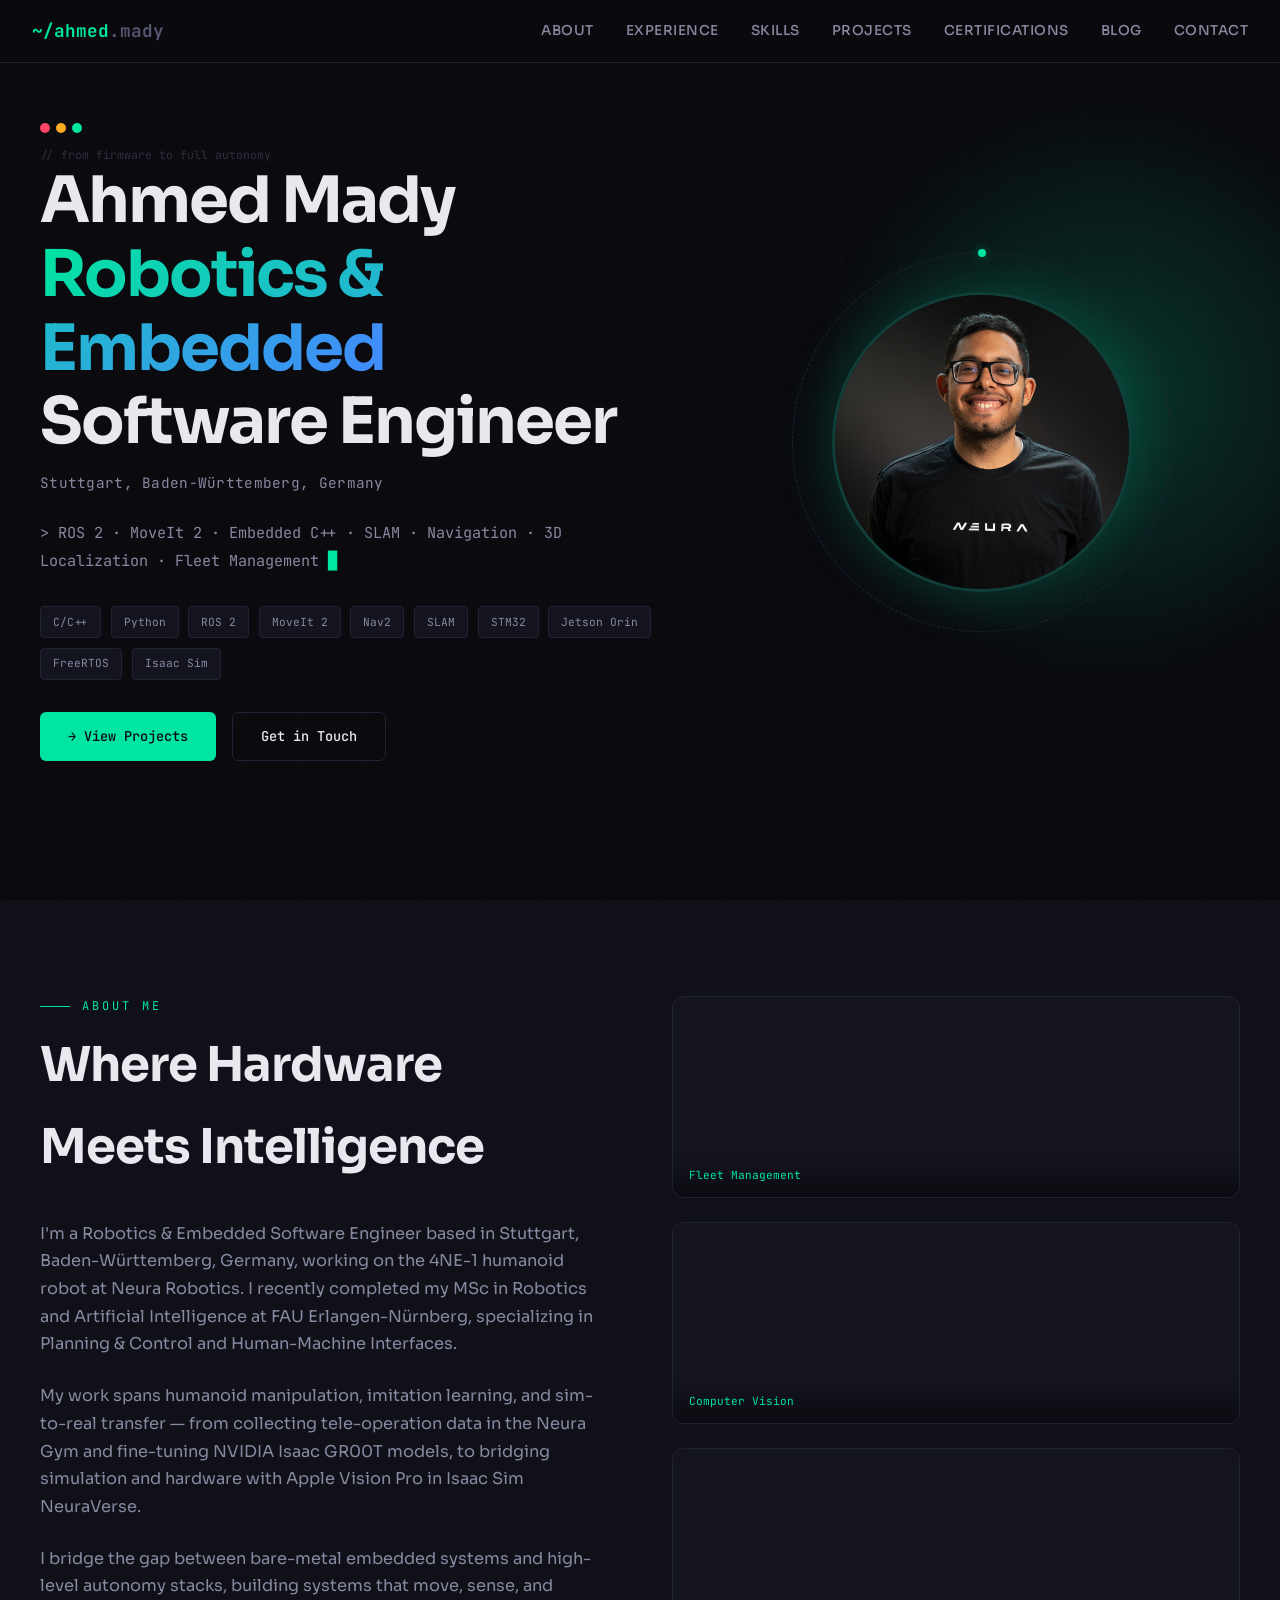
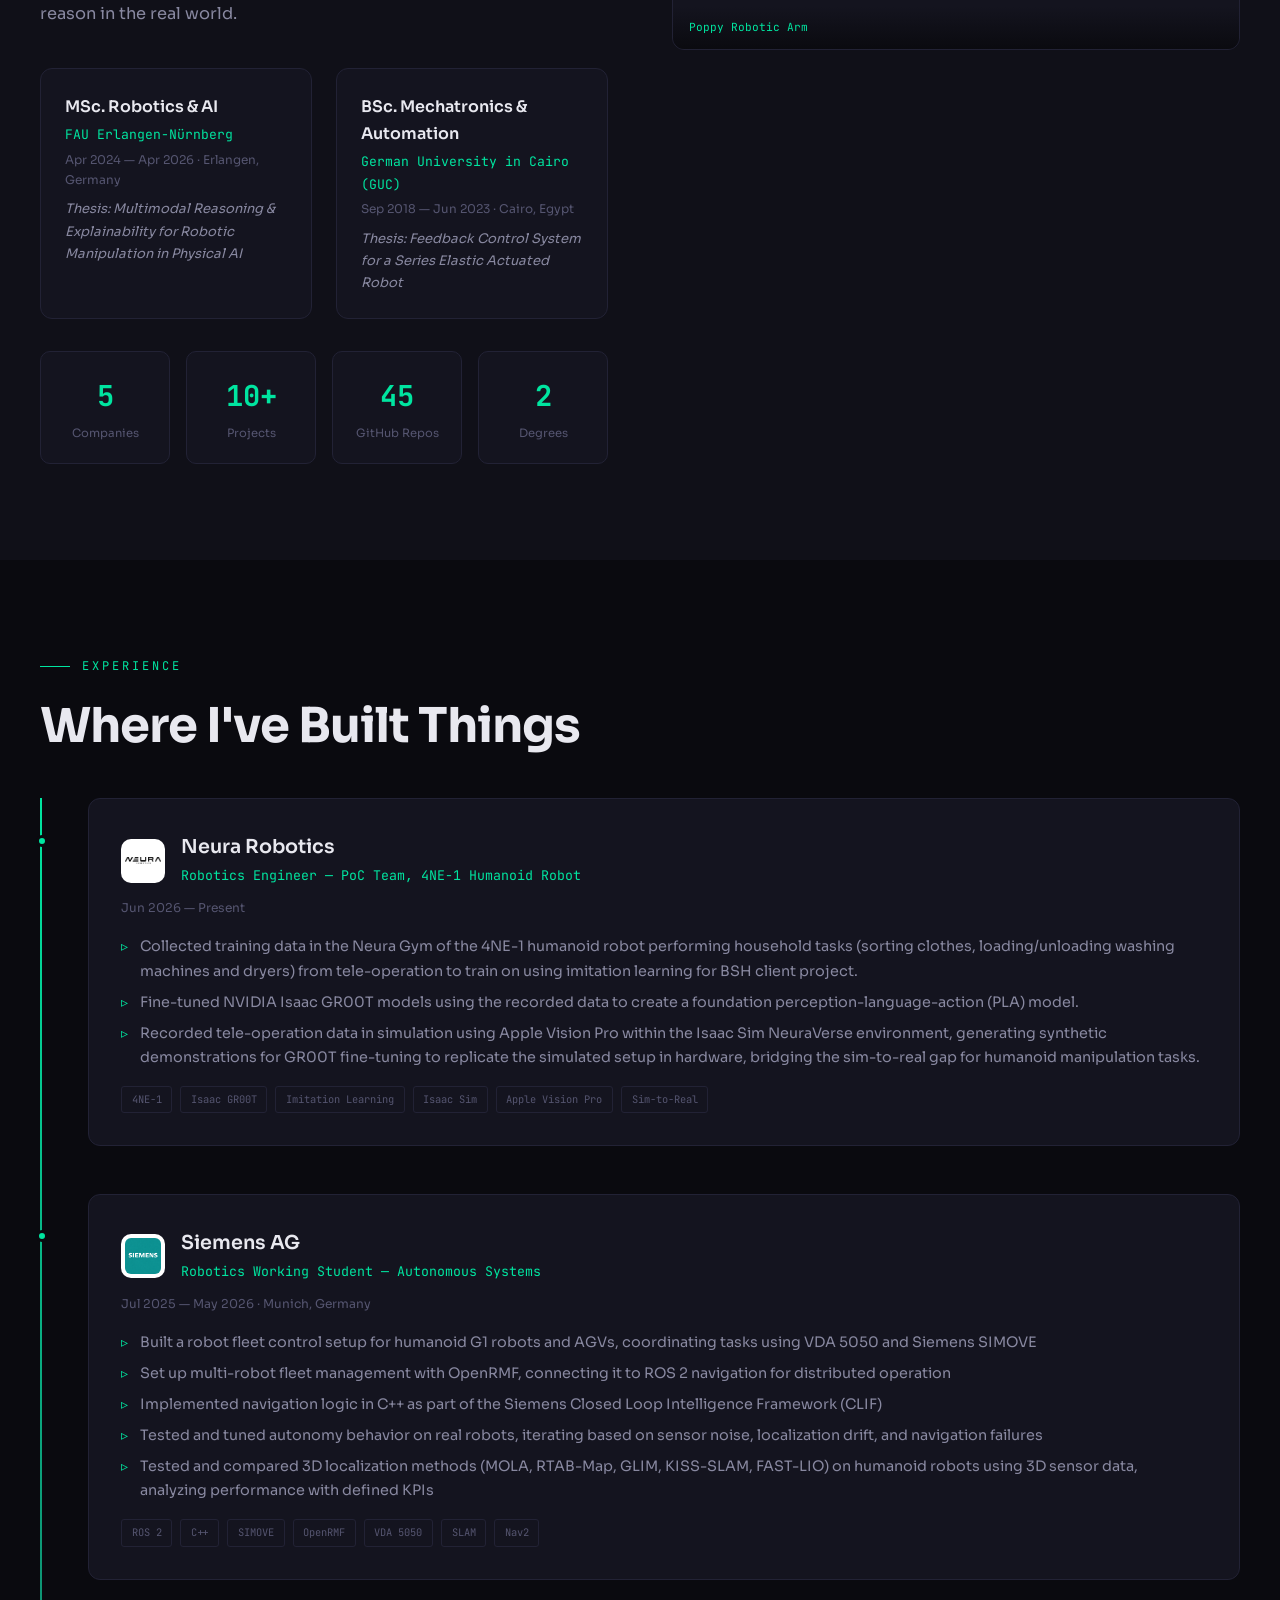
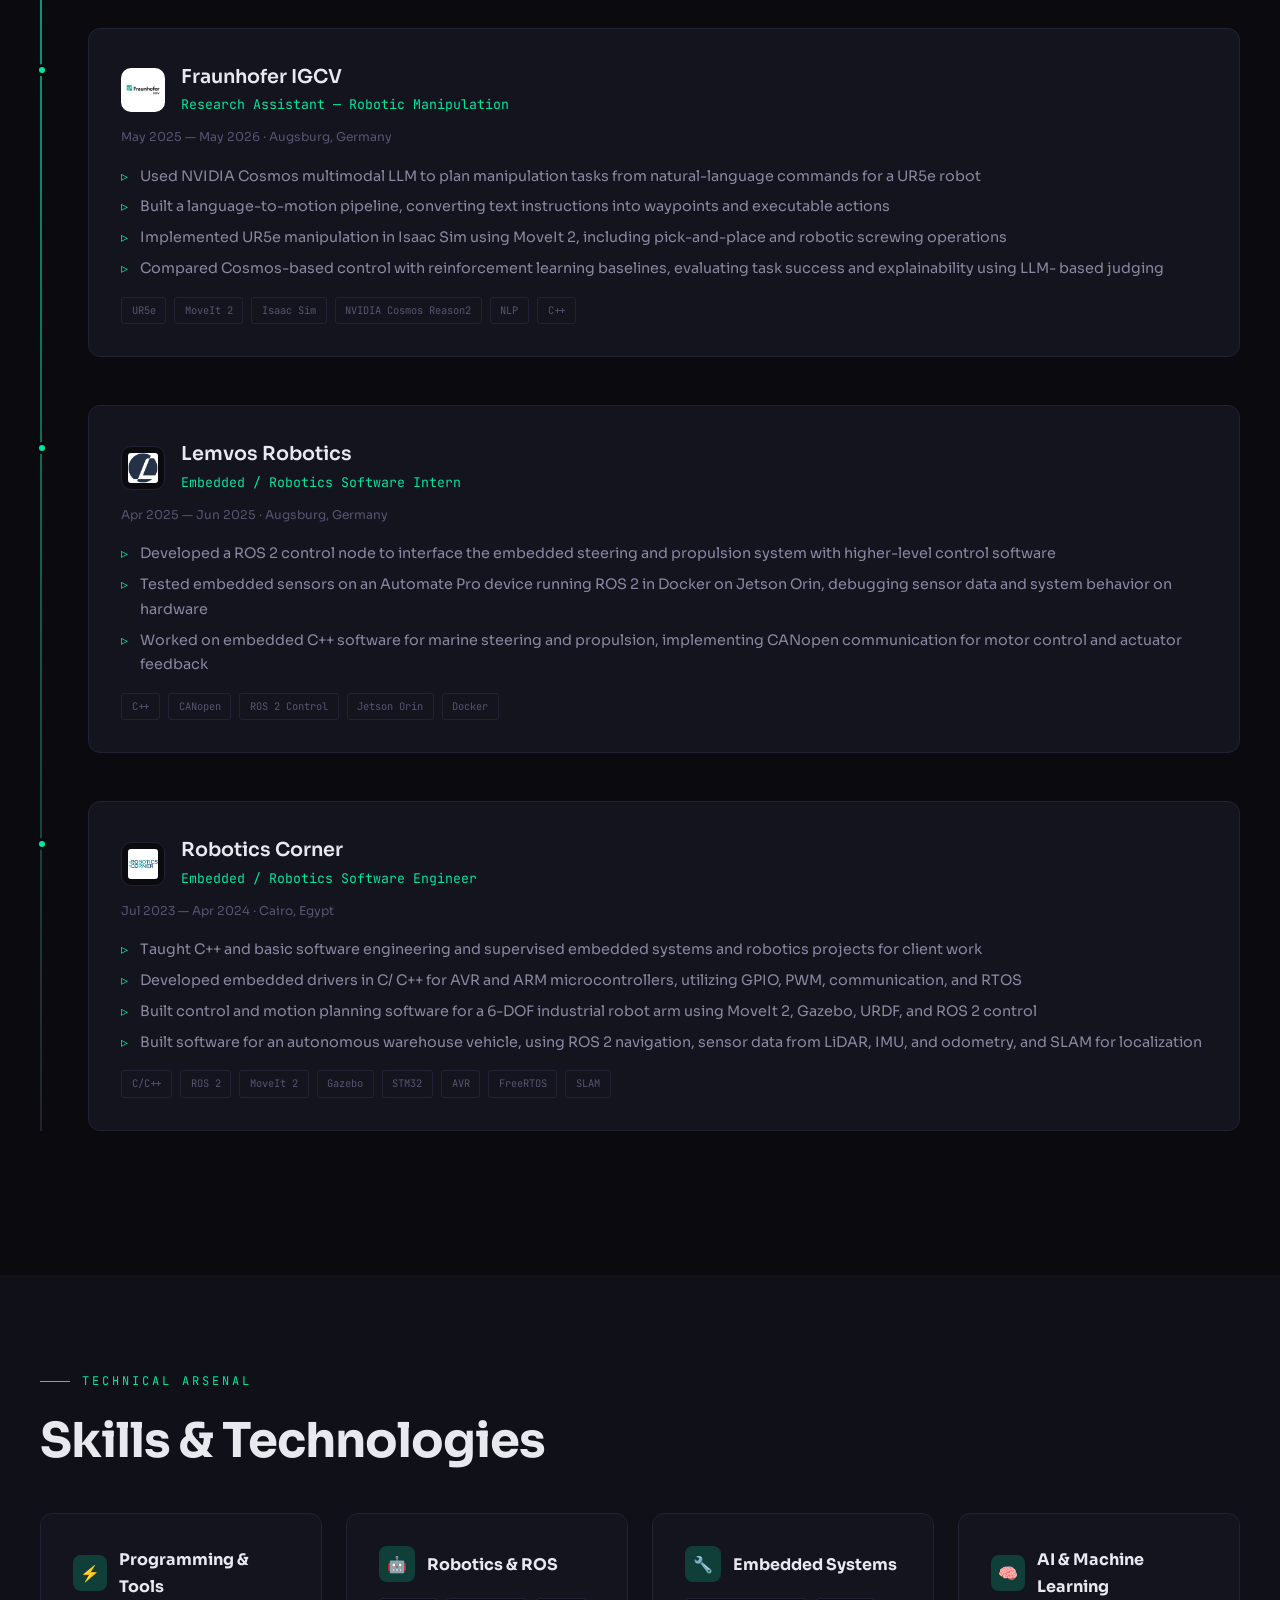
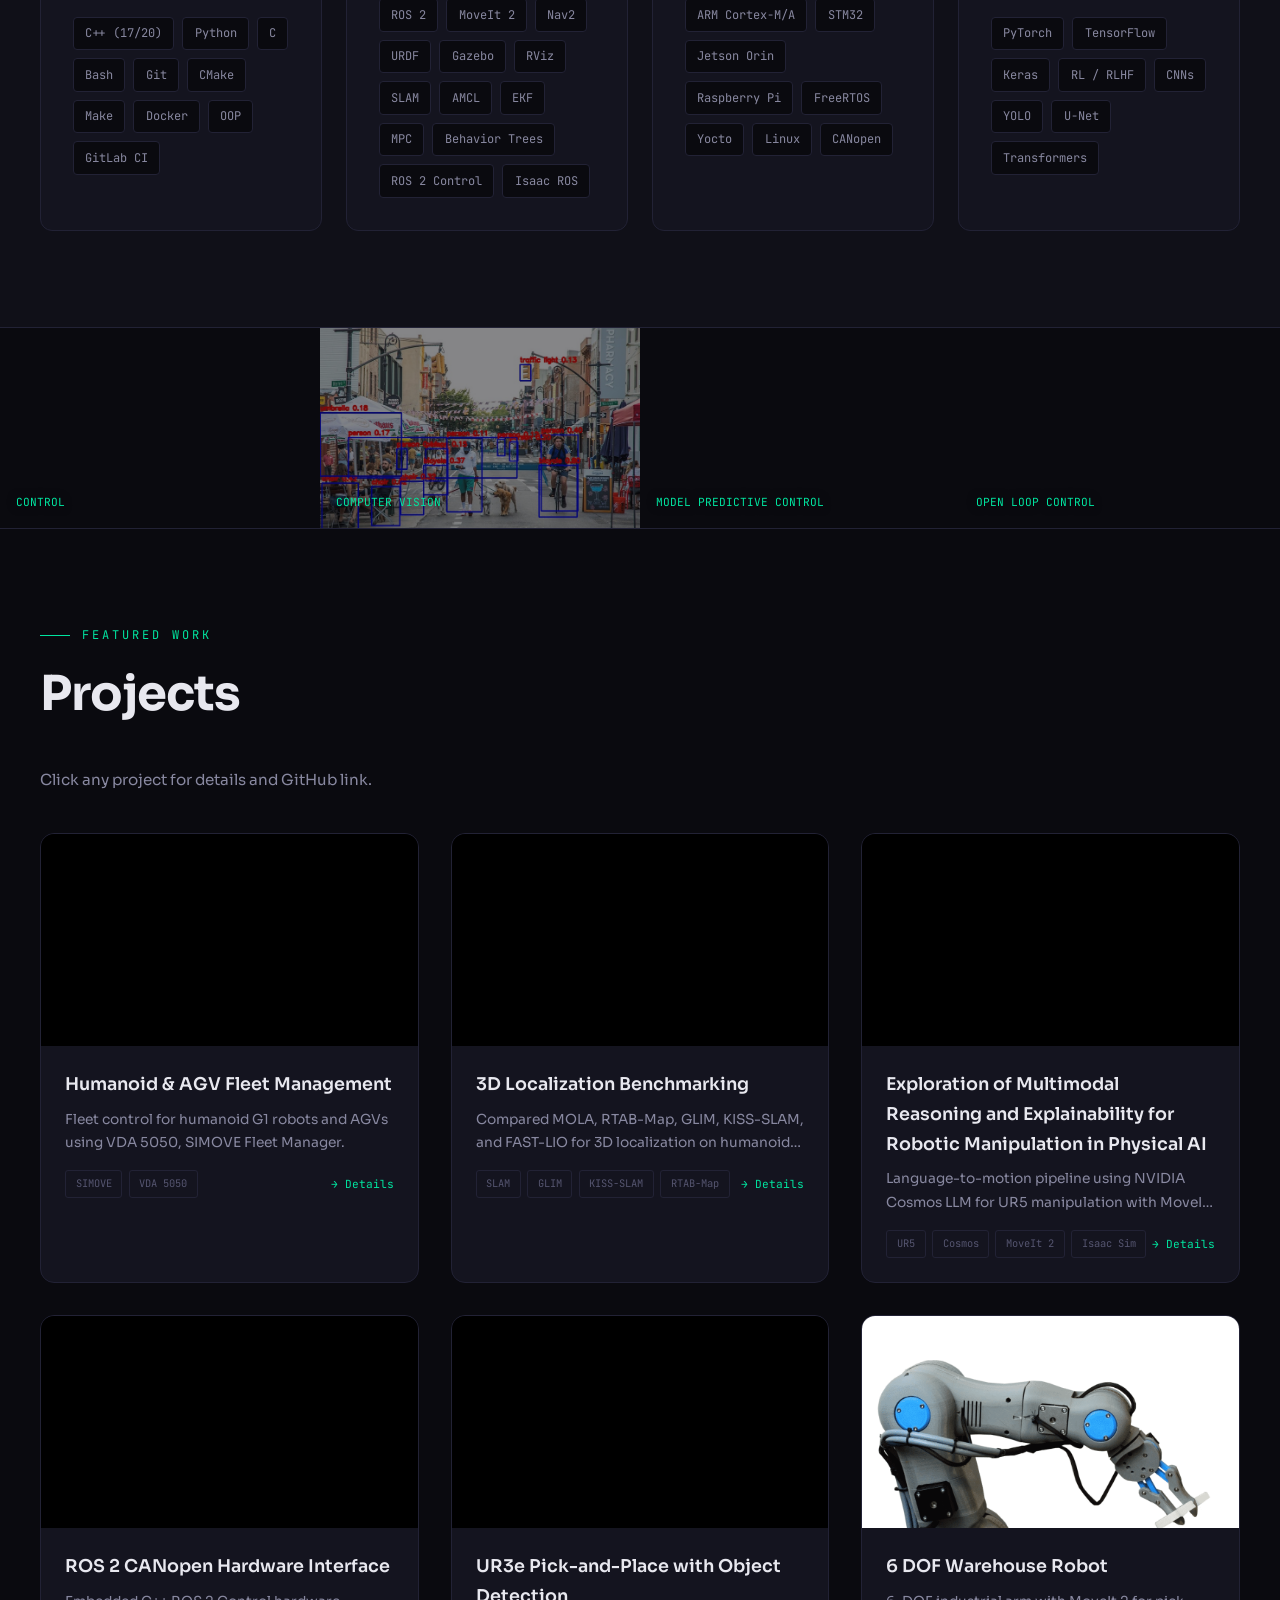
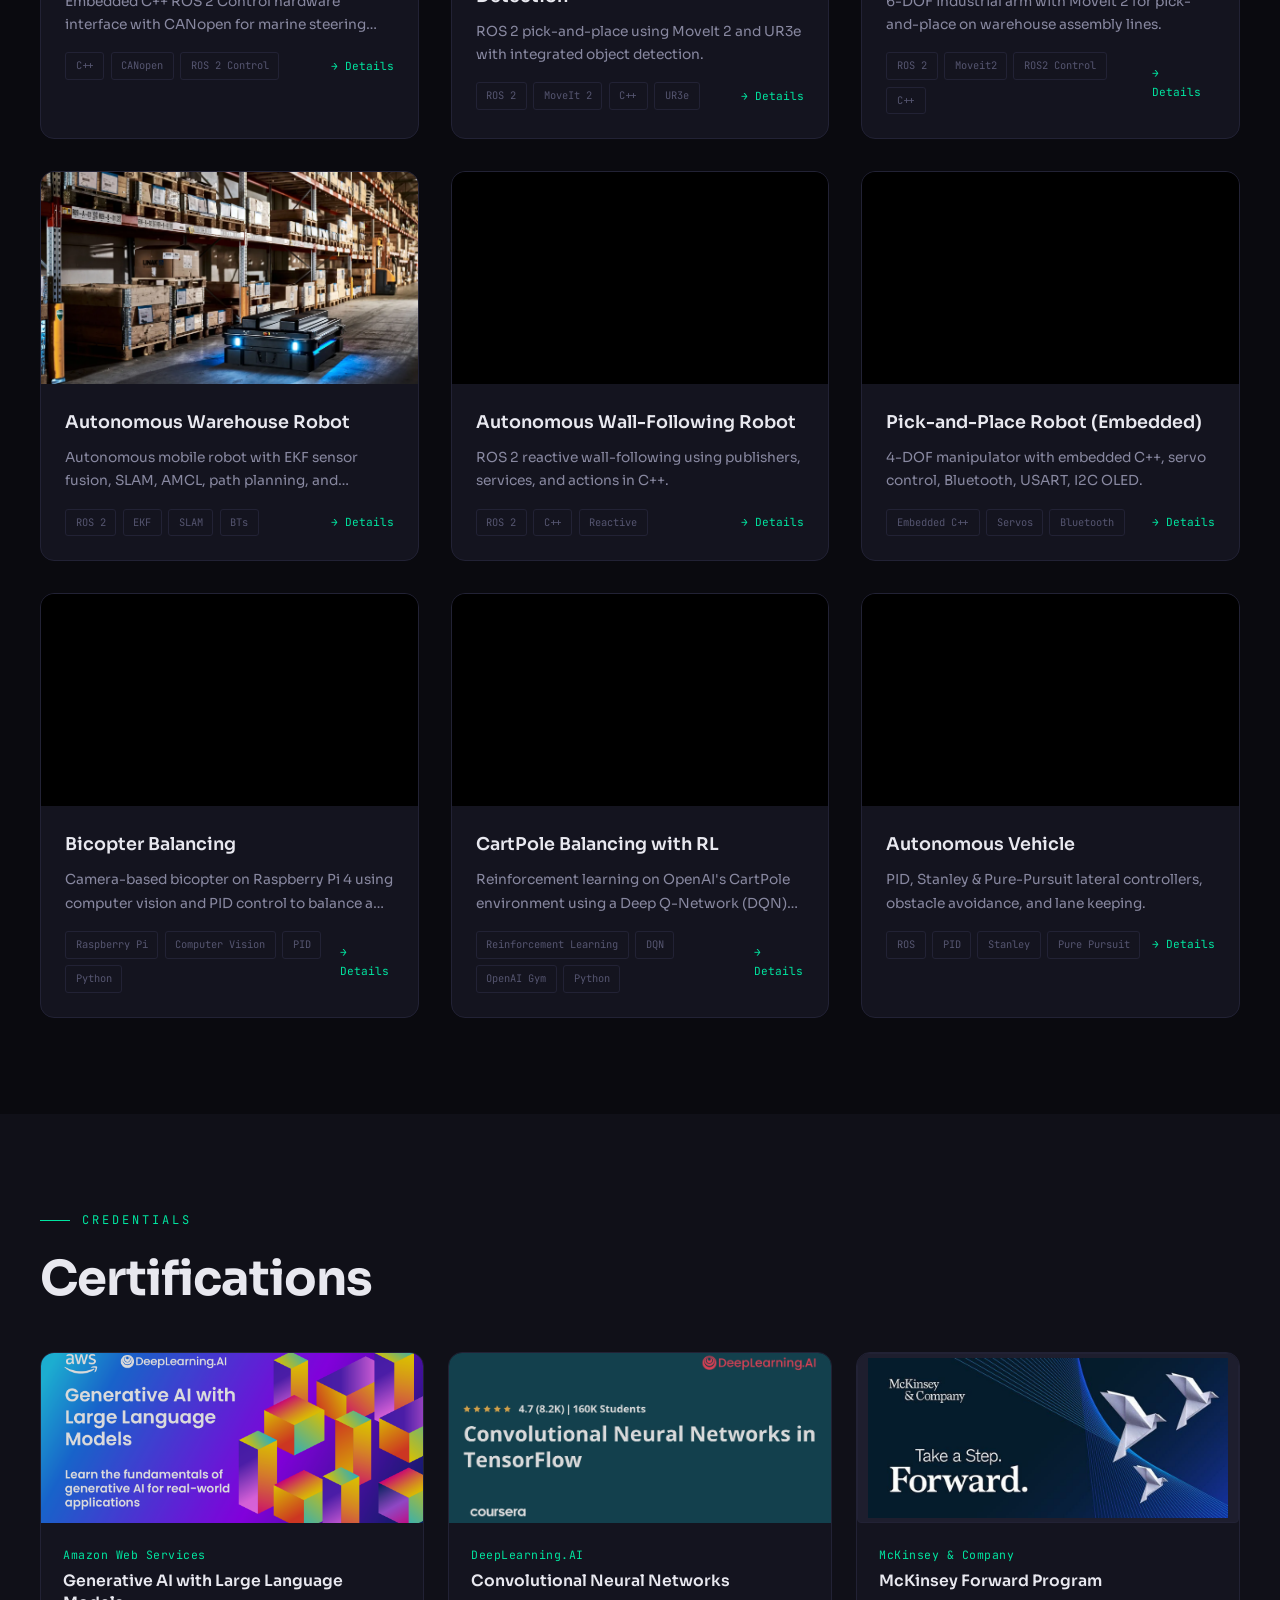
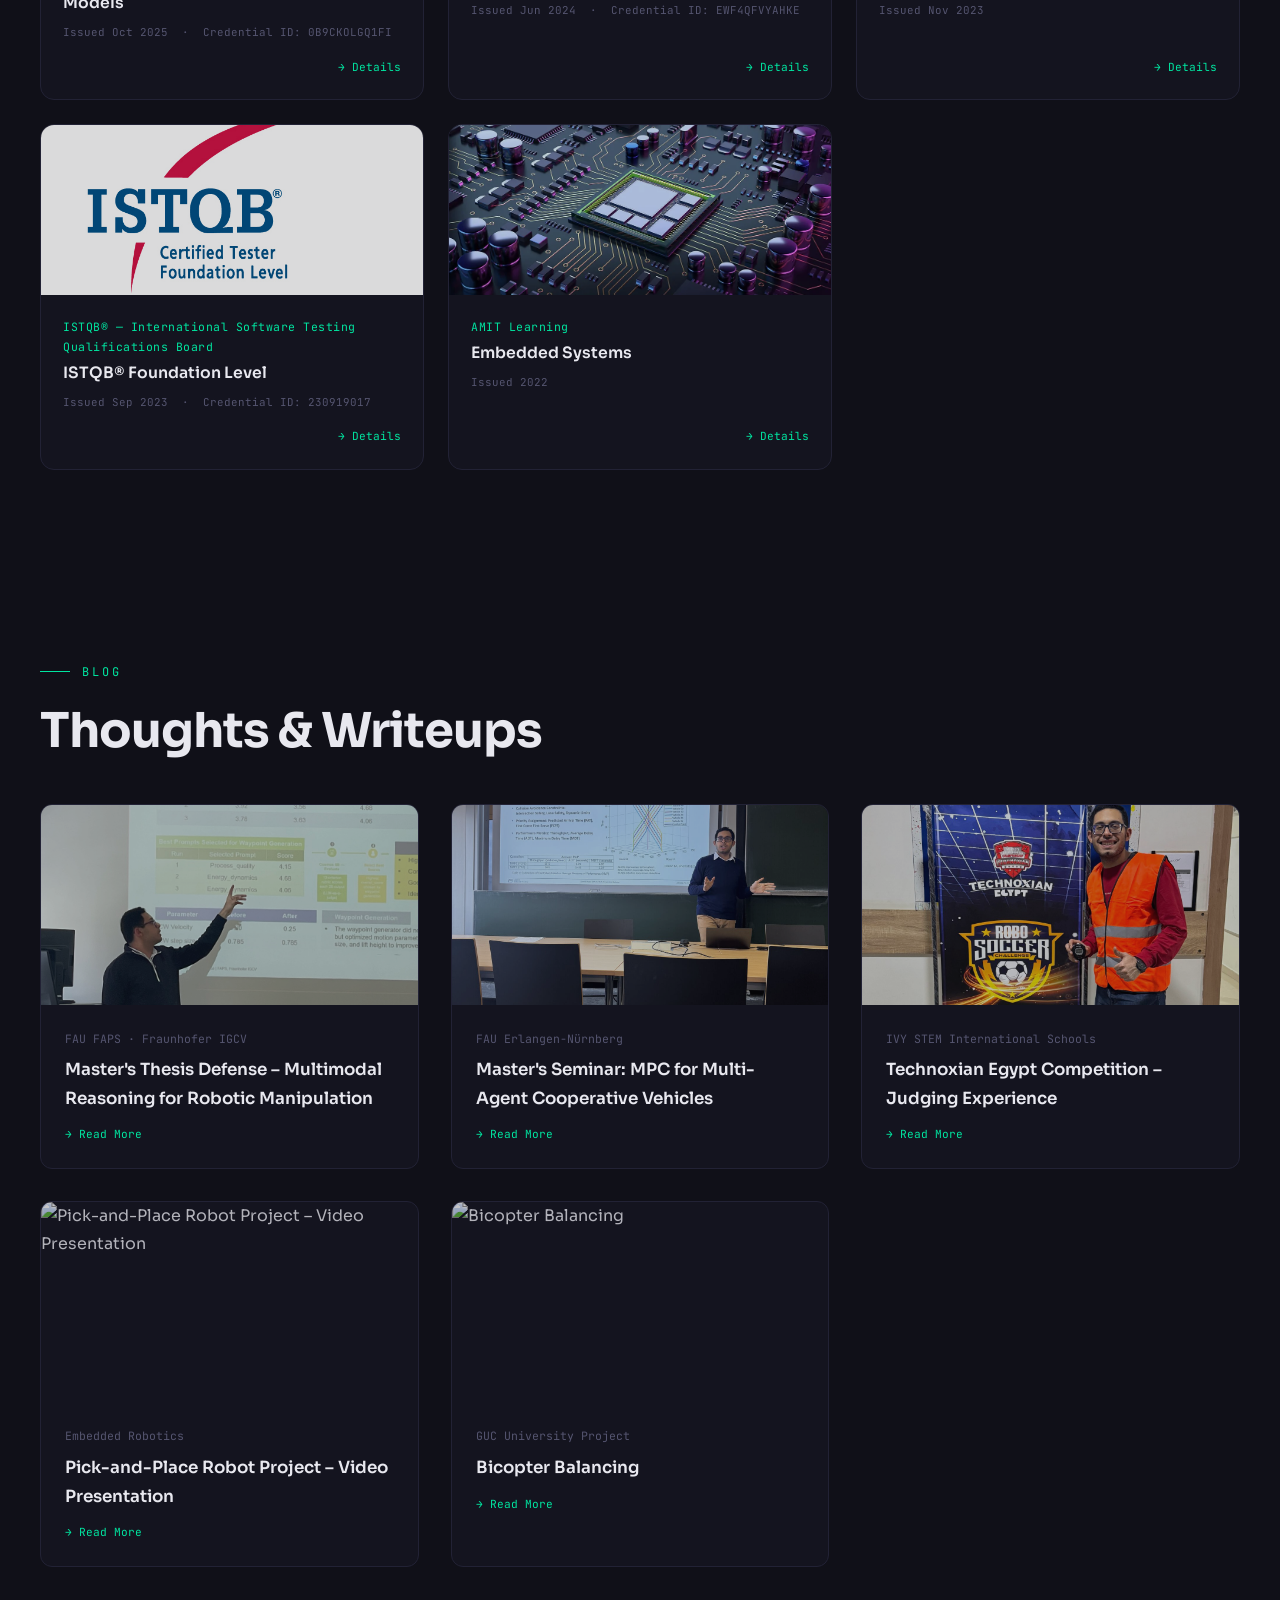
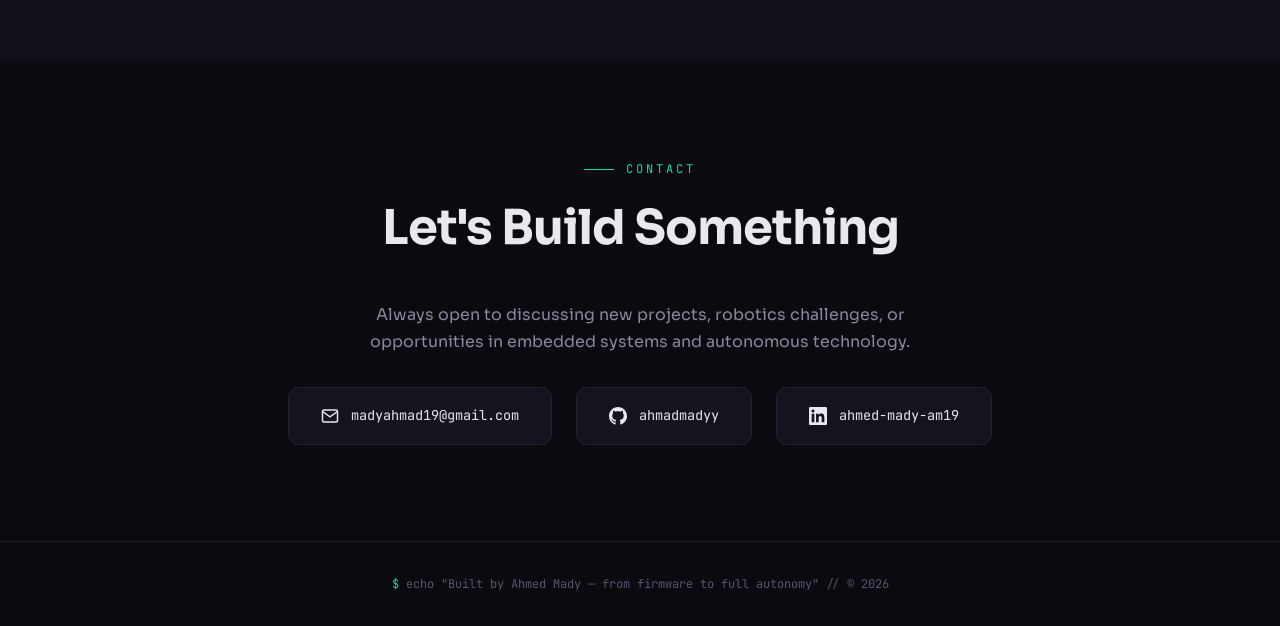
==== commit 1ec0c85d: "Added Neura position Co-authored-by: Cursor <cursoragent@cursor.com>" ====
--- a/index.html
+++ b/index.html
@@ -48,6 +48,7 @@
             <span class="hl">Robotics & Embedded</span><br>
             Software Engineer
           </h1>
+          <div class="hero-location">Stuttgart, Baden-W&uuml;rttemberg, Germany</div>
           <div class="tagline">
             &gt; ROS 2 &middot; MoveIt 2 &middot; Embedded C++ &middot; SLAM &middot; Navigation
             &middot; 3D Localization &middot; Fleet Management
@@ -75,7 +76,7 @@
             <div class="orbit-dot"></div>
           </div>
           <div class="hero-avatar">
-            <img src="https://avatars.githubusercontent.com/u/98853949?v=4" alt="Ahmed Mady">
+            <img src="pictures/picture.JPG" alt="Ahmed Mady">
           </div>
         </div>
       </div>
@@ -90,17 +91,17 @@
           <div class="sl">About Me</div>
           <h2 class="st">Where Hardware<br>Meets Intelligence</h2>
           <p>
-            I'm a Robotics & Embedded Software Engineer based in Munich, Germany.
-            Currently pursuing my MSc in Robotics and Artificial Intelligence at
-            FAU Erlangen-N&uuml;rnberg, specializing in Planning & Control and
-            Human-Machine Interfaces.
+            I'm a Robotics & Embedded Software Engineer based in Stuttgart,
+            Baden-W&uuml;rttemberg, Germany, working on the 4NE-1 humanoid robot at
+            Neura Robotics. I recently completed my MSc in Robotics and Artificial
+            Intelligence at FAU Erlangen-N&uuml;rnberg, specializing in Planning
+            &amp; Control and Human-Machine Interfaces.
           </p>
           <p>
-            My work spans autonomous navigation, robotic manipulation, embedded
-            firmware, and fleet management &mdash; from writing CANopen drivers
-            on Jetson Orin to deploying SLAM on humanoid robots at Siemens, and
-            building language-to-motion pipelines for UR5 manipulators at
-            Fraunhofer.
+            My work spans humanoid manipulation, imitation learning, and sim-to-real
+            transfer &mdash; from collecting tele-operation data in the Neura Gym and
+            fine-tuning NVIDIA Isaac GR00T models, to bridging simulation and hardware
+            with Apple Vision Pro in Isaac Sim NeuraVerse.
           </p>
           <p>
             I bridge the gap between bare-metal embedded systems and high-level
@@ -129,7 +130,7 @@
           </div>
           <div class="stats-grid">
             <div class="stat">
-              <div class="num">4</div>
+              <div class="num">5</div>
               <div class="lbl">Companies</div>
             </div>
             <div class="stat">
@@ -170,6 +171,33 @@
       <div class="sl reveal">Experience</div>
       <h2 class="st reveal">Where I've Built Things</h2>
       <div class="timeline">
+
+        <div class="ti reveal">
+          <div class="ch">
+            <img
+              src="logos/neura.jpg"
+              alt="Neura Robotics"
+              class="cl-logo">
+            <div>
+              <div class="co">Neura Robotics</div>
+              <div class="role">Robotics Engineer &mdash; PoC Team, 4NE-1 Humanoid Robot</div>
+            </div>
+          </div>
+          <div class="per">Jun 2026 &mdash; Present</div>
+          <ul class="desc">
+            <li>Collected training data in the Neura Gym of the 4NE-1 humanoid robot performing household tasks (sorting clothes, loading/unloading washing machines and dryers) from tele-operation to train on using imitation learning for BSH client project.</li>
+            <li>Fine-tuned NVIDIA Isaac GR00T models using the recorded data to create a foundation perception-language-action (PLA) model.</li>
+            <li>Recorded tele-operation data in simulation using Apple Vision Pro within the Isaac Sim NeuraVerse environment, generating synthetic demonstrations for GR00T fine-tuning to replicate the simulated setup in hardware, bridging the sim-to-real gap for humanoid manipulation tasks.</li>
+          </ul>
+          <div class="tt">
+            <span class="tag">4NE-1</span>
+            <span class="tag">Isaac GR00T</span>
+            <span class="tag">Imitation Learning</span>
+            <span class="tag">Isaac Sim</span>
+            <span class="tag">Apple Vision Pro</span>
+            <span class="tag">Sim-to-Real</span>
+          </div>
+        </div>
 
         <div class="ti reveal">
           <div class="ch">
@@ -182,7 +210,7 @@
               <div class="role">Robotics Working Student &mdash; Autonomous Systems</div>
             </div>
           </div>
-          <div class="per">Jul 2025 &mdash; Present &middot; Munich, Germany</div>
+          <div class="per">Jul 2025 &mdash; May 2026 &middot; Munich, Germany</div>
           <ul class="desc">
             <li>Built a robot fleet control setup for humanoid G1 robots and AGVs, coordinating tasks using VDA 5050 and Siemens SIMOVE</li>
             <li>Set up multi-robot fleet management with OpenRMF, connecting it to ROS 2 navigation for distributed operation</li>
@@ -213,7 +241,7 @@
               <div class="role">Research Assistant &mdash; Robotic Manipulation</div>
             </div>
           </div>
-          <div class="per">May 2025 &mdash; Present &middot; Augsburg, Germany</div>
+          <div class="per">May 2025 &mdash; May 2026 &middot; Augsburg, Germany</div>
           <ul class="desc">
             <li>Used NVIDIA Cosmos multimodal LLM to plan manipulation tasks from natural-language commands for a UR5e robot</li>
             <li>Built a language-to-motion pipeline, converting text instructions into waypoints and executable actions</li>
--- a/css/styles.css
+++ b/css/styles.css
@@ -182,7 +182,14 @@
   font-weight: 700;
   line-height: 1.15;
   letter-spacing: -2px;
+  margin-bottom: .75rem;
+}
+.hero-location {
+  font-family: var(--mono);
+  font-size: .9rem;
+  color: var(--t2);
   margin-bottom: 1.5rem;
+  letter-spacing: .02em;
 }
 .hl {
   background: linear-gradient(135deg, var(--accent), var(--blue));
@@ -259,7 +266,12 @@
   background: var(--card);
   box-shadow: 0 0 60px var(--ad), inset 0 0 30px rgba(0, 0, 0, .3);
 }
-.hero-avatar img { width: 100%; height: 100%; object-fit: cover }
+.hero-avatar img {
+  width: 100%;
+  height: 100%;
+  object-fit: cover;
+  object-position: center 28%;
+}
 .hero-orbit {
   position: absolute;
   width: 380px;
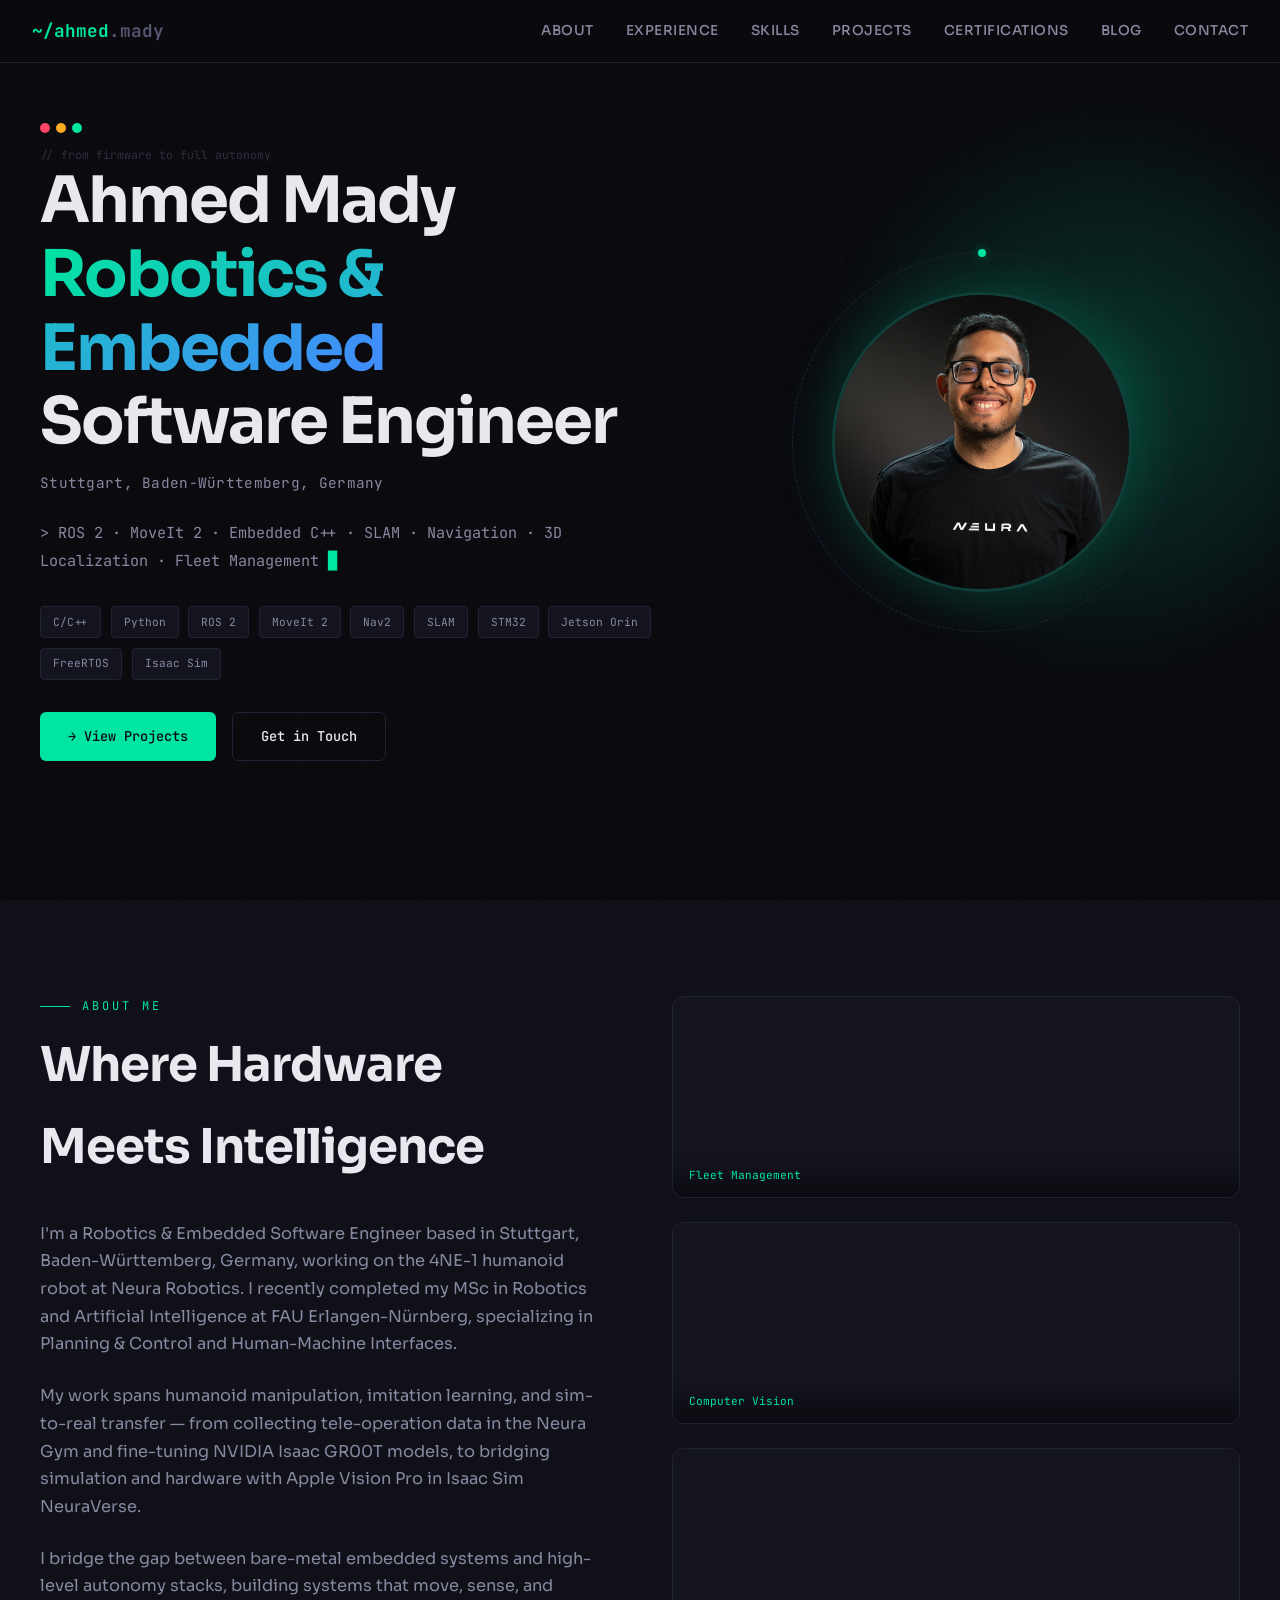
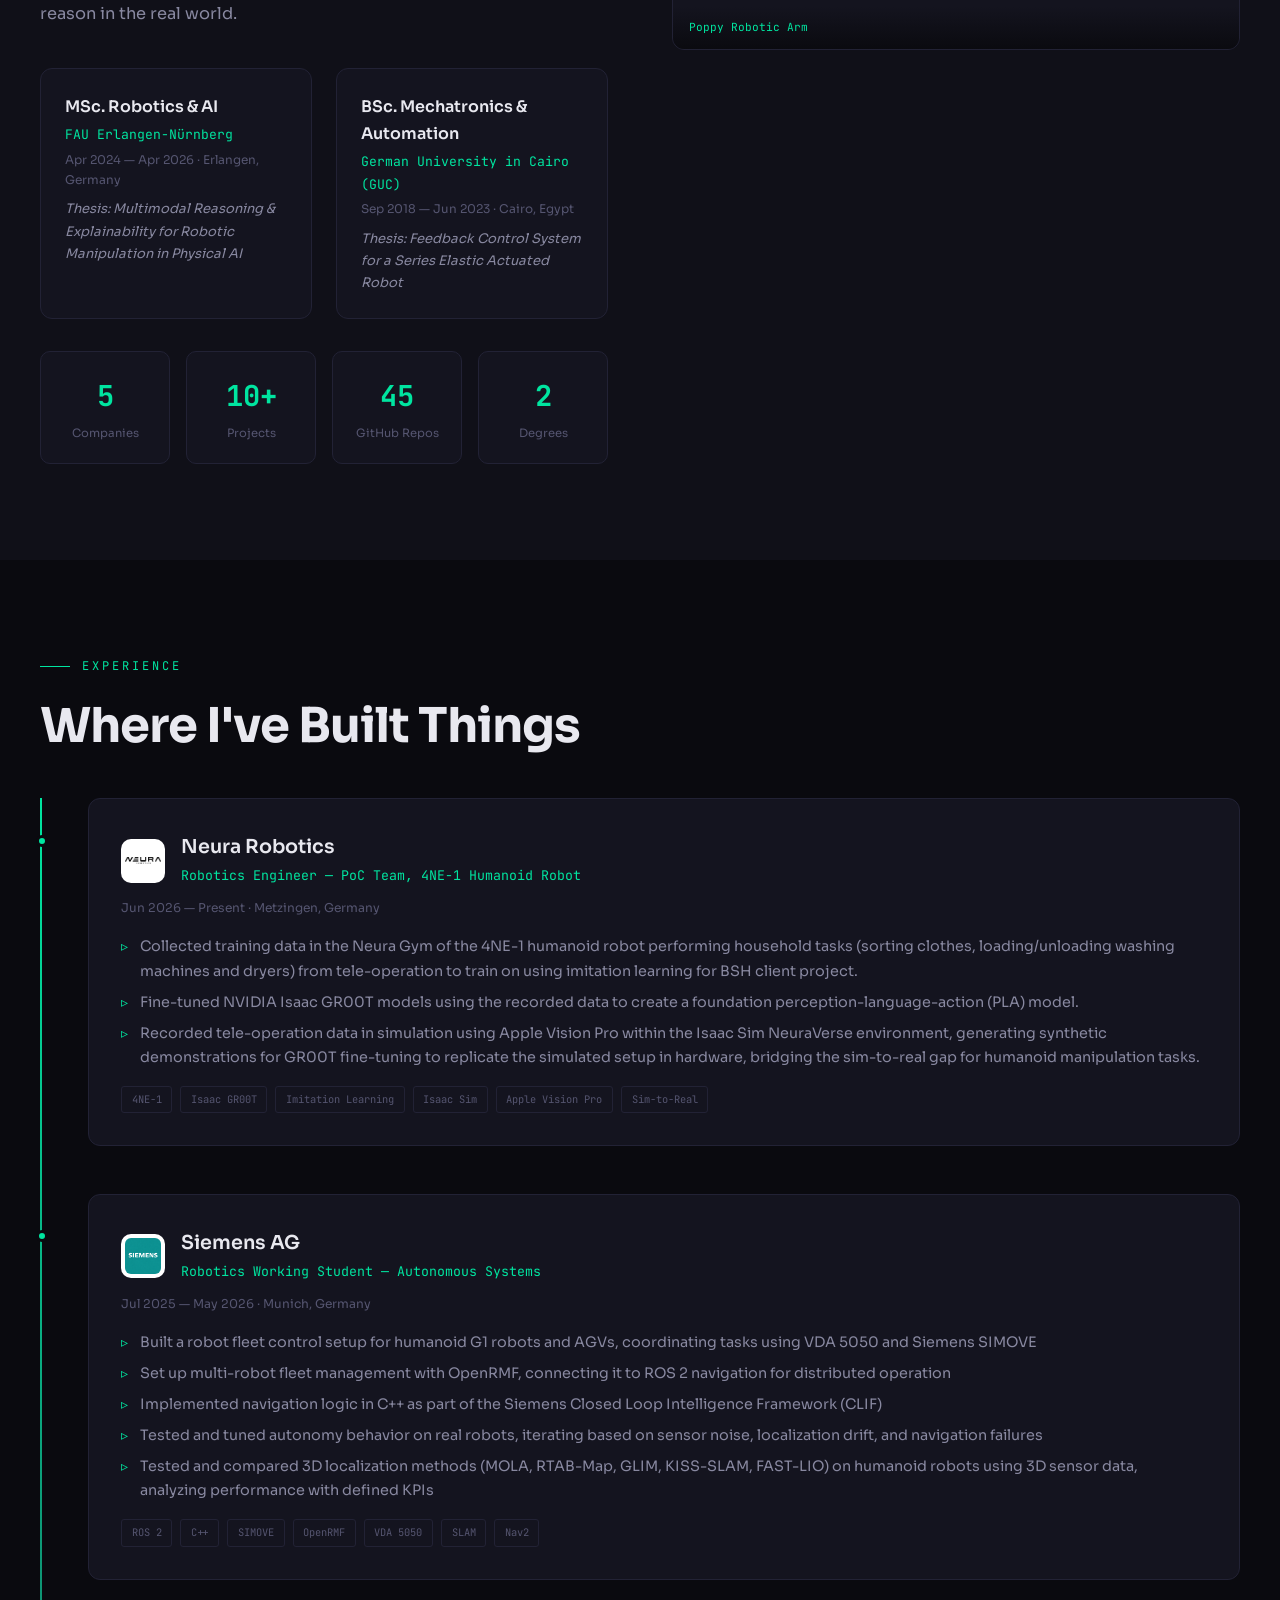
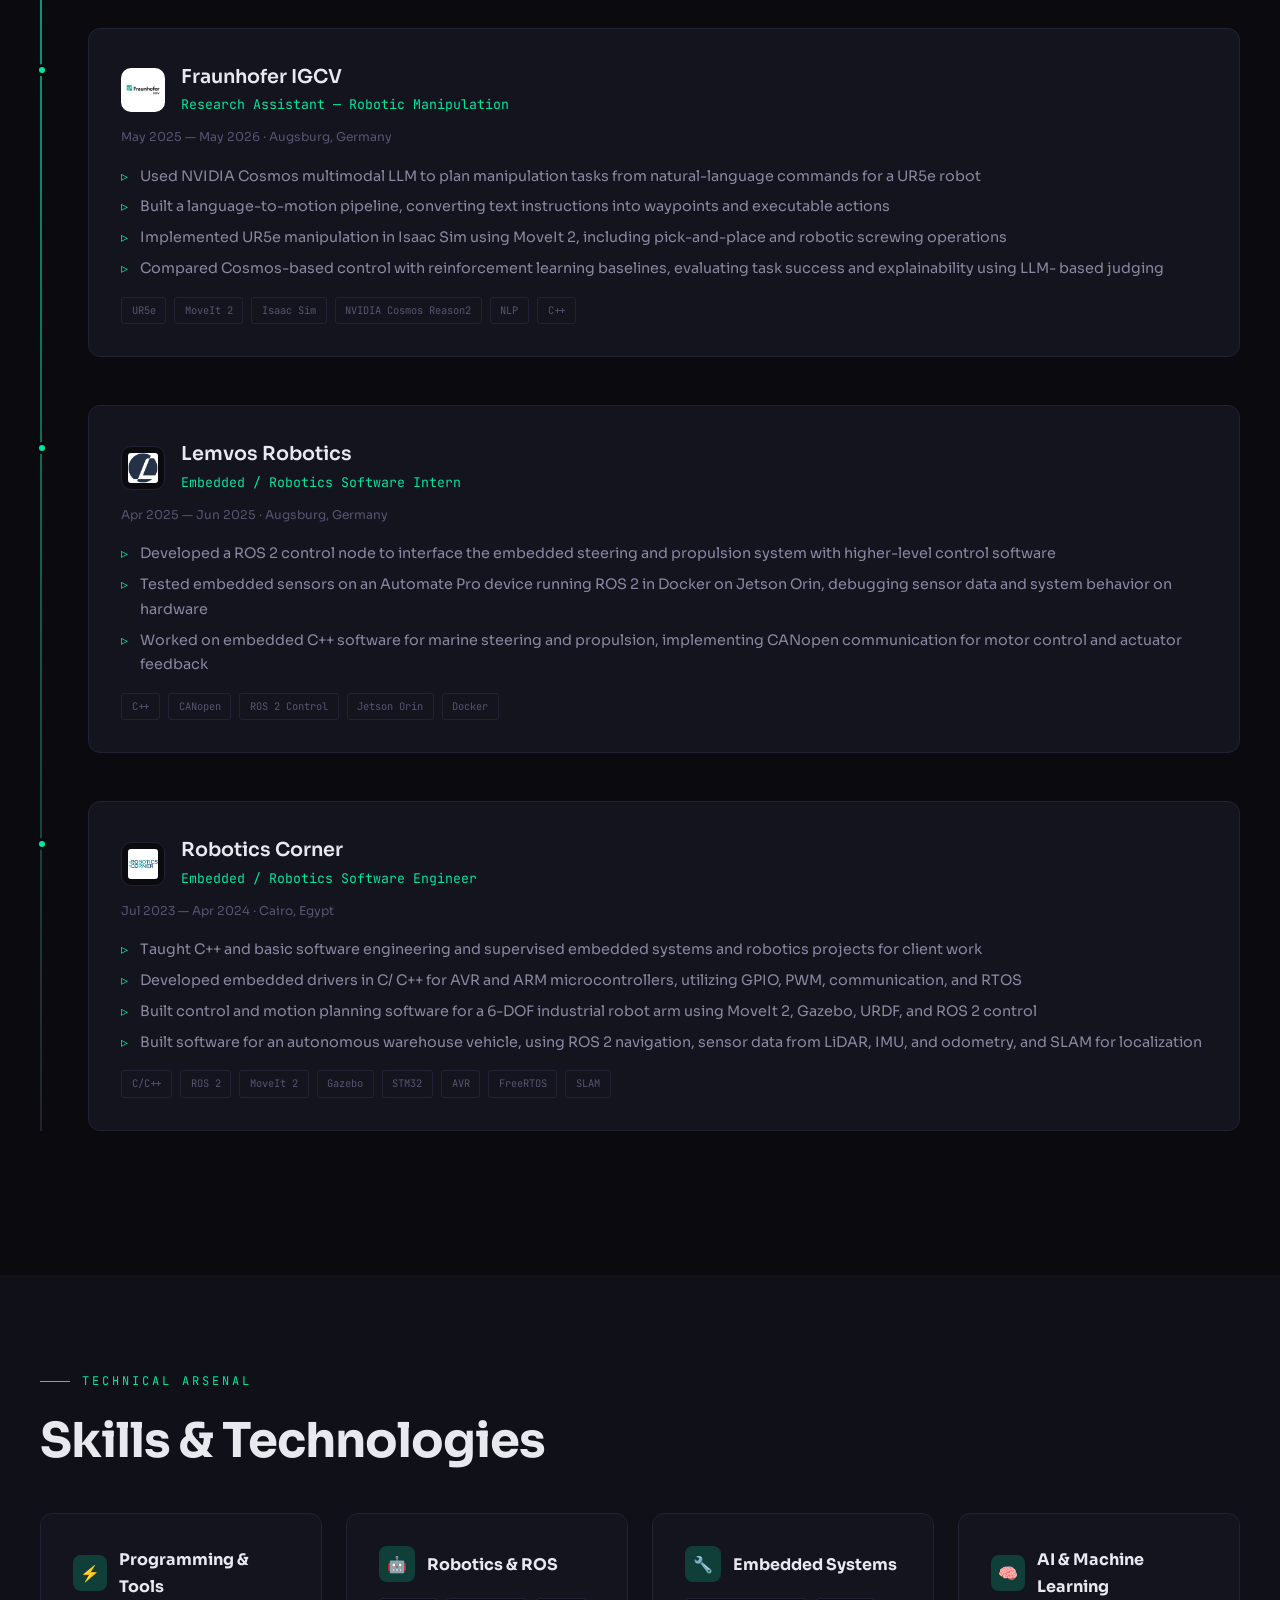
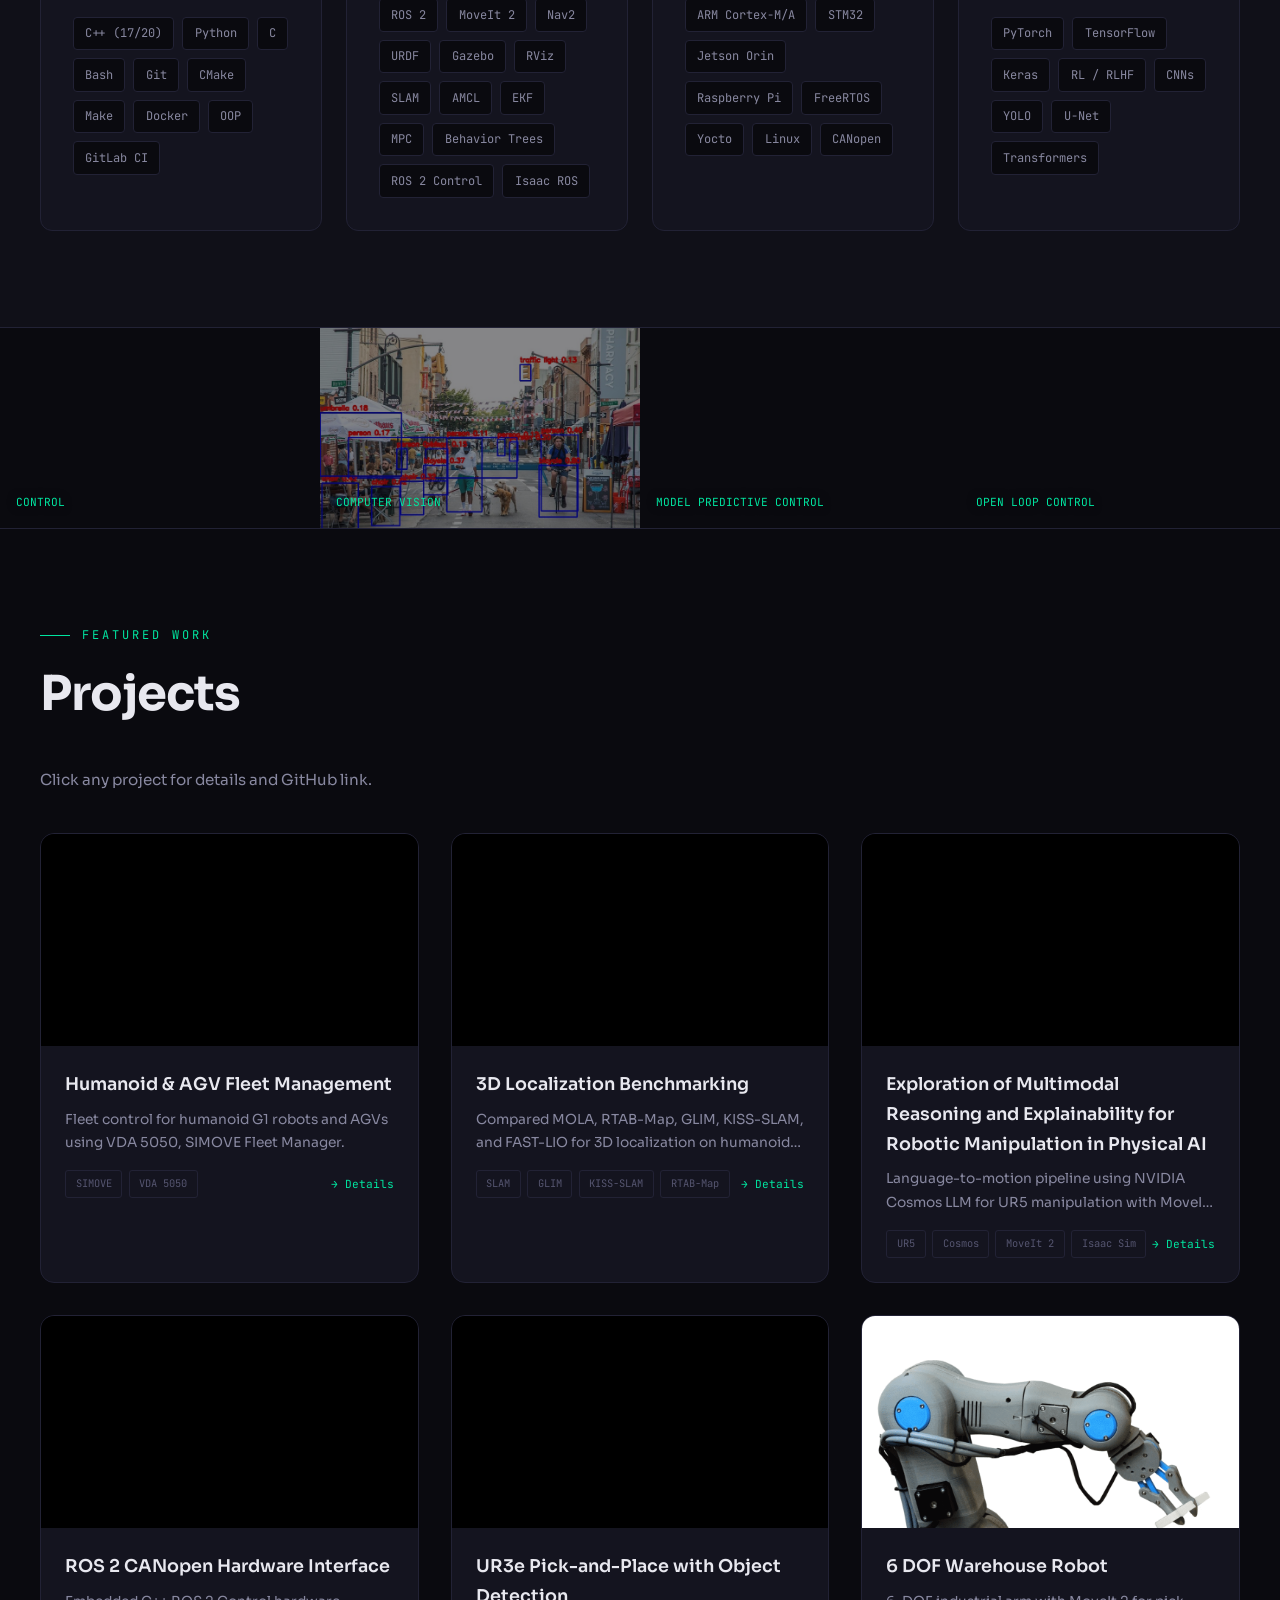
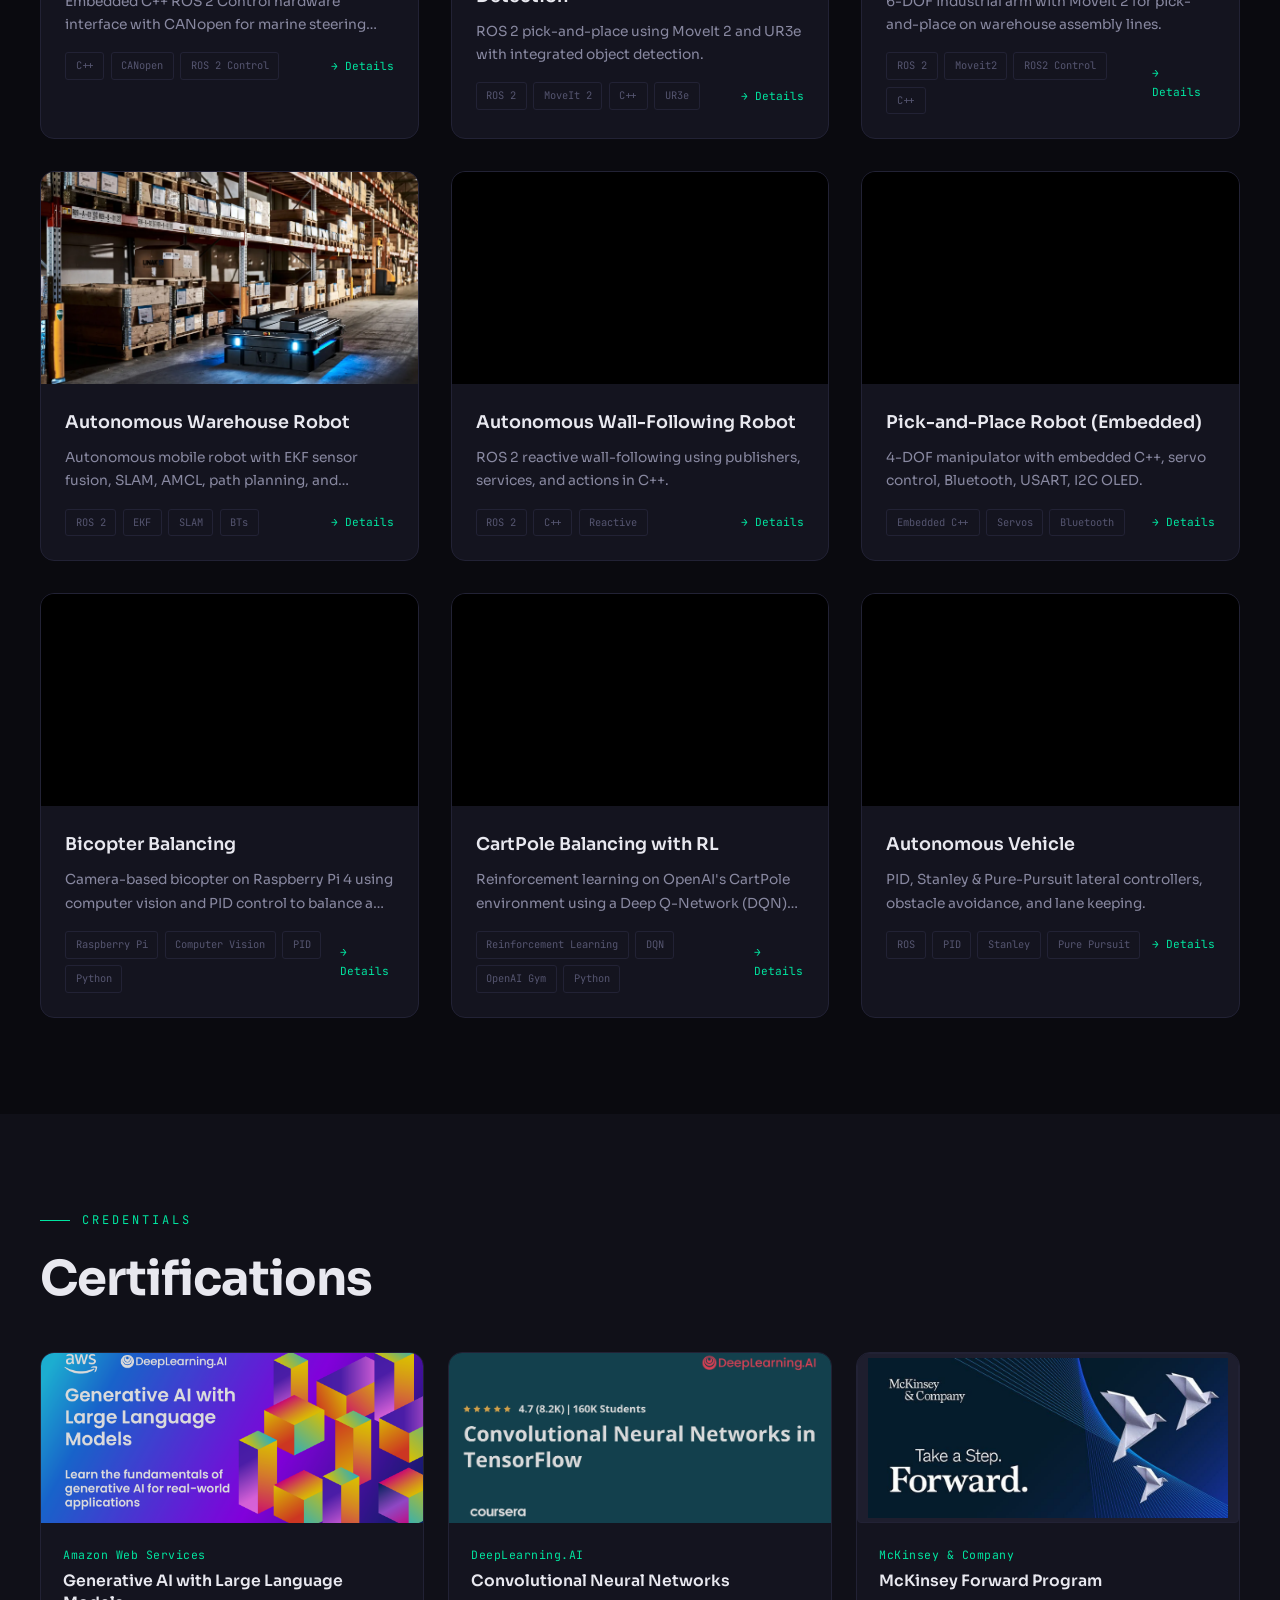
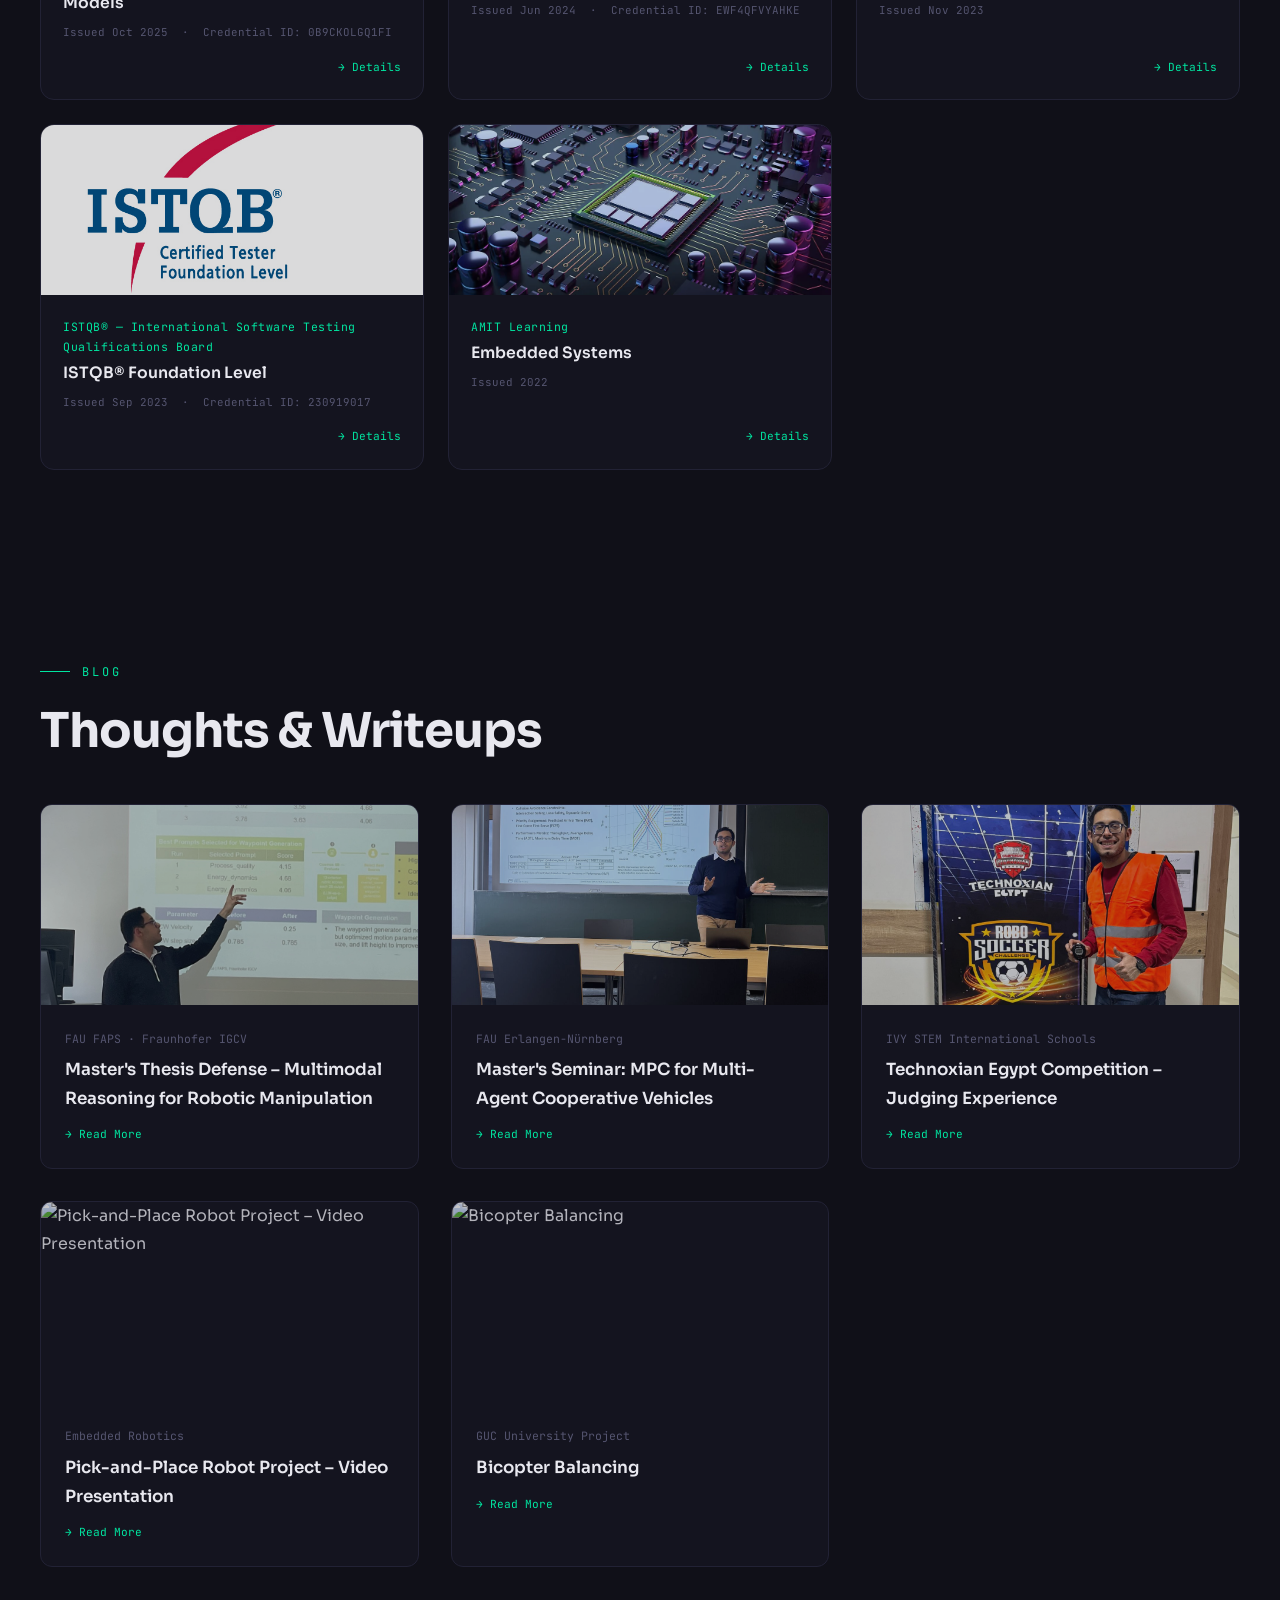
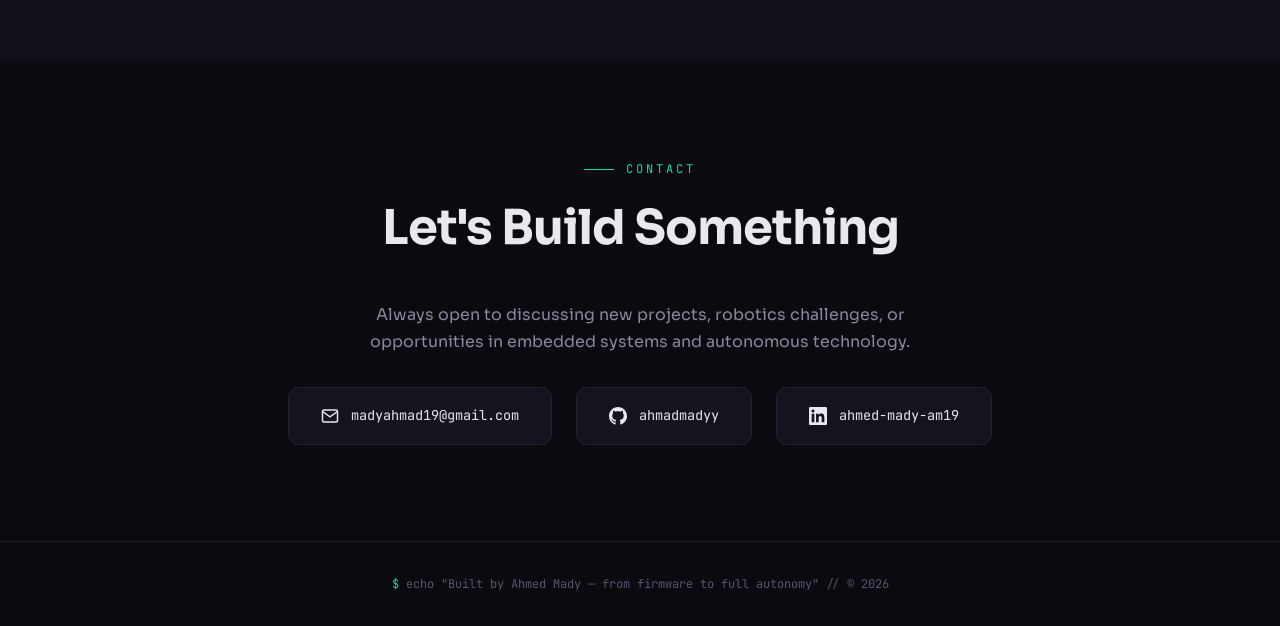
==== commit e105ee21: "Add Metzingen location to Neura experience Co-authored-by: Cursor <cursoragent@cursor.com>" ====
--- a/index.html
+++ b/index.html
@@ -183,7 +183,7 @@
               <div class="role">Robotics Engineer &mdash; PoC Team, 4NE-1 Humanoid Robot</div>
             </div>
           </div>
-          <div class="per">Jun 2026 &mdash; Present</div>
+          <div class="per">Jun 2026 &mdash; Present &middot; Metzingen, Germany</div>
           <ul class="desc">
             <li>Collected training data in the Neura Gym of the 4NE-1 humanoid robot performing household tasks (sorting clothes, loading/unloading washing machines and dryers) from tele-operation to train on using imitation learning for BSH client project.</li>
             <li>Fine-tuned NVIDIA Isaac GR00T models using the recorded data to create a foundation perception-language-action (PLA) model.</li>
